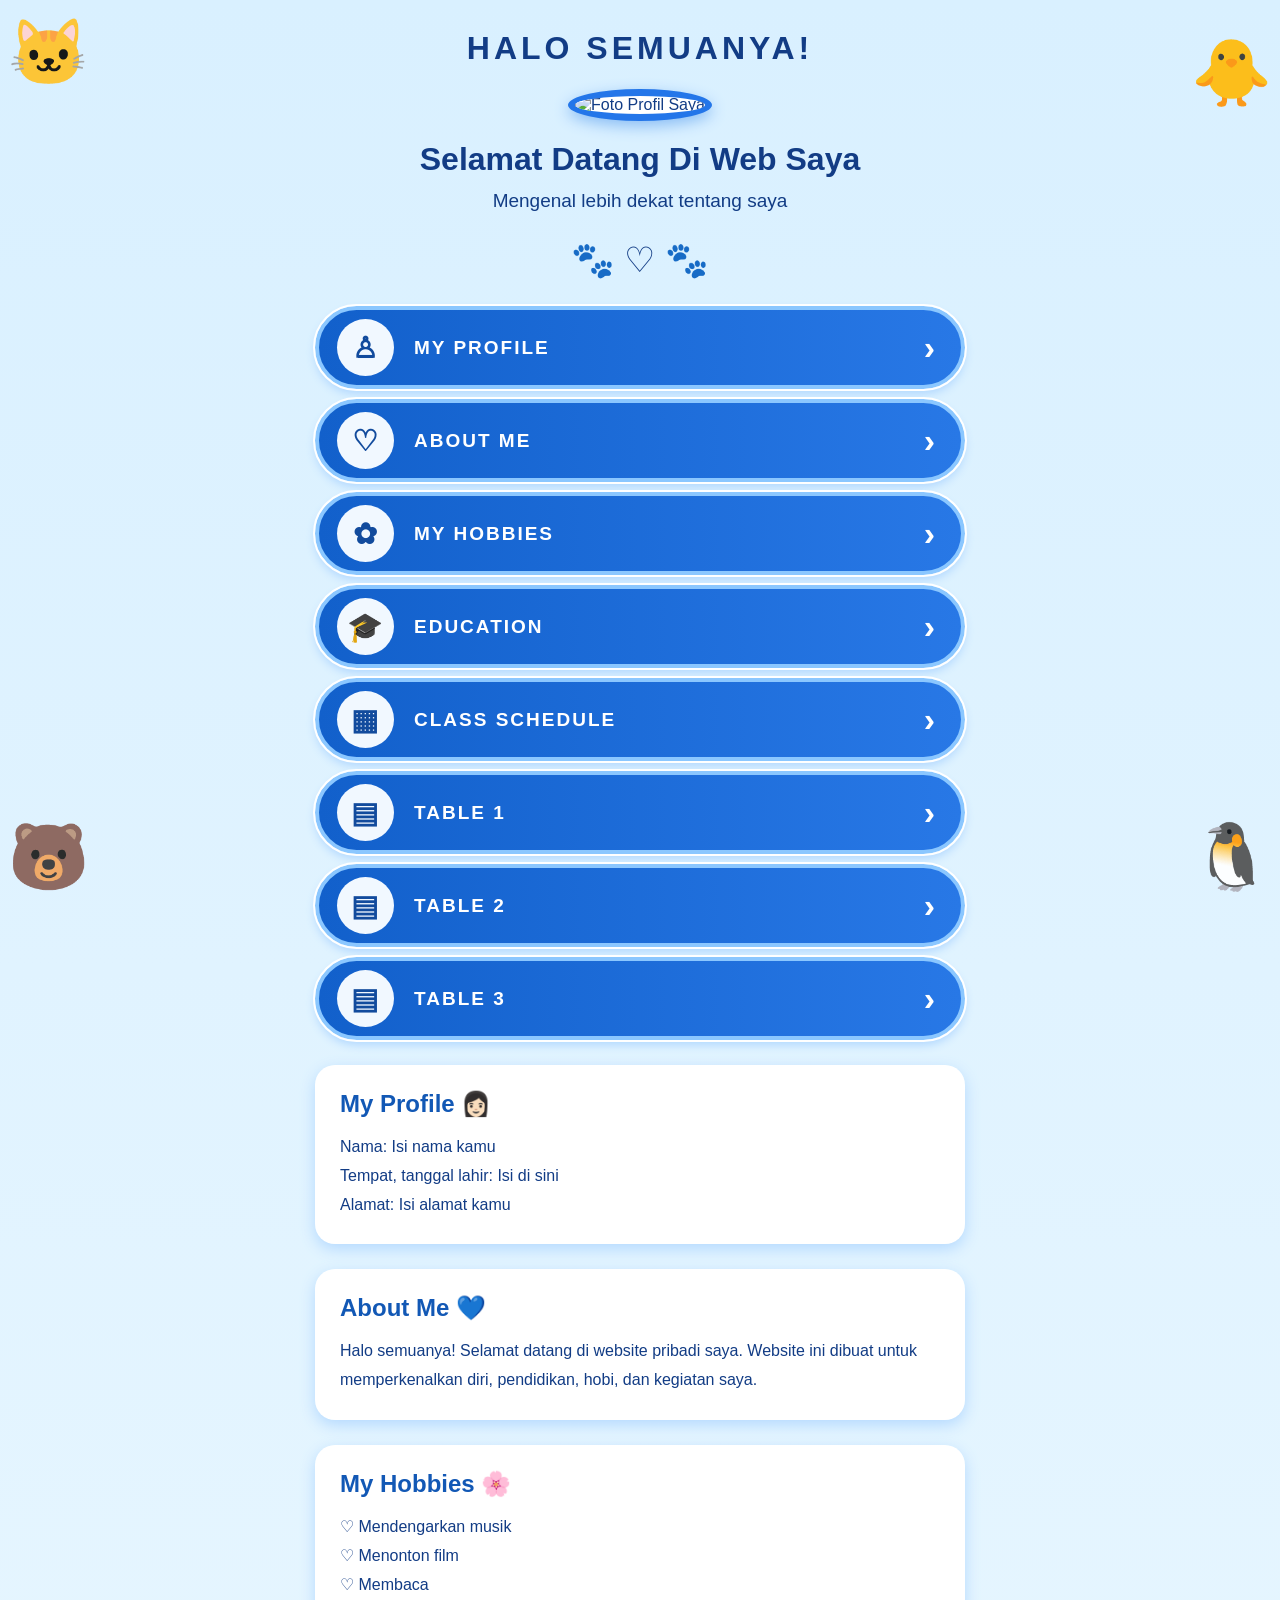
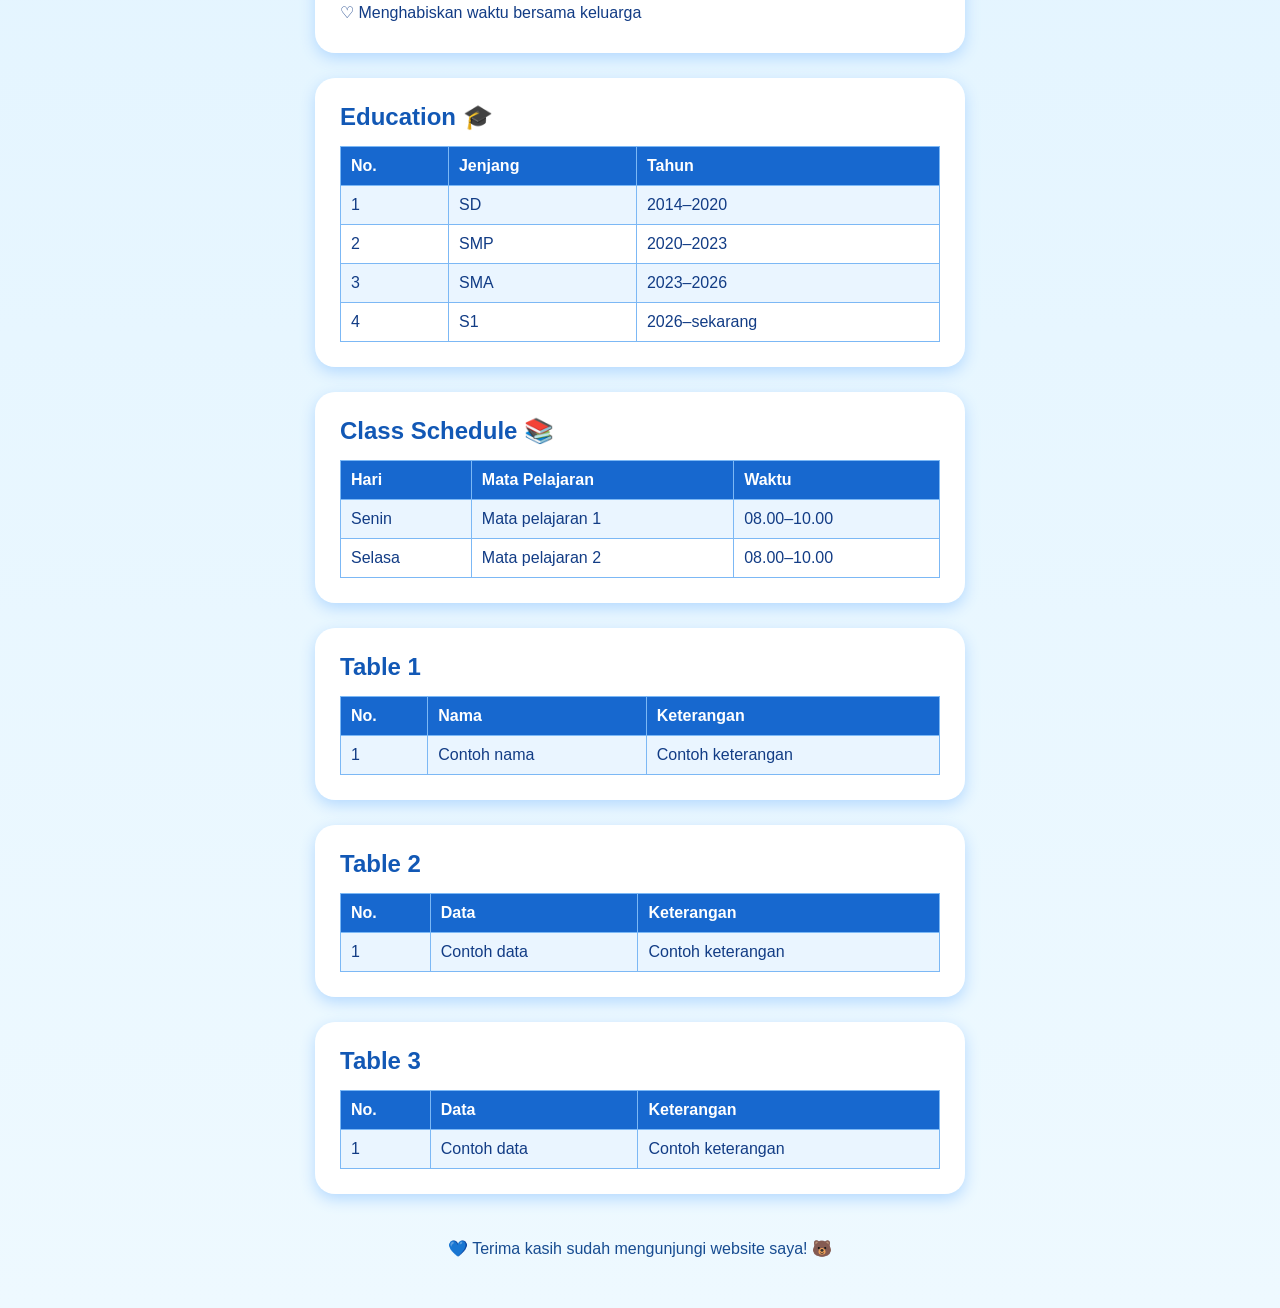
==== index.html @ 9c1f8a29 "update index.html" ====
<!DOCTYPE html>
<html lang="id">
<head>
    <meta charset="UTF-8">
    <meta name="viewport" content="width=device-width, initial-scale=1.0">
    <title>Website Profil Saya</title>

    <style>
        * {
            margin: 0;
            padding: 0;
            box-sizing: border-box;
        }

        html {
            scroll-behavior: smooth;
        }

        body {
            font-family: Arial, sans-serif;
            background: linear-gradient(180deg, #d9f0ff, #eef9ff);
            color: #123c85;
            min-height: 100vh;
            overflow-x: hidden;
        }

        .container {
            width: 100%;
            max-width: 900px;
            margin: auto;
            padding: 30px 20px;
            text-align: center;
            position: relative;
        }

        .greeting {
            font-size: 32px;
            letter-spacing: 4px;
            margin-bottom: 22px;
            font-weight: bold;
        }

        .profile-photo {
            width: 175px;
            height: 175px;
            object-fit: cover;
            object-position: center;
            border-radius: 50%;
            border: 7px solid #2476e9;
            background: white;
            box-shadow: 0 5px 15px #8abdf5;
        }

        h1 {
            font-size: 32px;
            margin-top: 20px;
            margin-bottom: 12px;
        }

        .subtitle {
            font-size: 19px;
            margin-bottom: 28px;
        }

        .decoration {
            font-size: 35px;
            margin: 10px;
        }

        .menu {
            max-width: 650px;
            margin: 25px auto;
        }

        .menu a {
            display: flex;
            align-items: center;
            gap: 20px;
            text-decoration: none;
            color: white;
            background: linear-gradient(90deg, #1260cb, #2878e6);
            margin: 10px 0;
            padding: 9px 18px;
            min-height: 76px;
            border: 4px solid #8bc7ff;
            outline: 2px solid white;
            border-radius: 50px;
            box-shadow: 0 5px 10px #b0d7ff;
            font-size: 19px;
            font-weight: bold;
            letter-spacing: 2px;
            transition: 0.3s;
        }

        .menu a:hover {
            transform: scale(1.03);
            background: #064ba8;
        }

        .menu-icon {
            display: flex;
            align-items: center;
            justify-content: center;
            flex-shrink: 0;
            width: 57px;
            height: 57px;
            border-radius: 50%;
            color: #124b9d;
            background: #f1f8ff;
            font-size: 29px;
        }

        .menu-text {
            flex: 1;
            text-align: left;
        }

        .arrow {
            font-size: 34px;
            margin-right: 6px;
        }

        .animals {
            position: fixed;
            font-size: 65px;
            z-index: -1;
            opacity: 0.9;
            pointer-events: none;
        }

        .animal-one {
            top: 15px;
            left: 8px;
        }

        .animal-two {
            top: 35px;
            right: 8px;
        }

        .animal-three {
            bottom: 5px;
            left: 8px;
        }

        .animal-four {
            bottom: 5px;
            right: 8px;
        }

        .content-section {
            background: white;
            padding: 25px;
            margin: 25px auto;
            max-width: 650px;
            border-radius: 20px;
            box-shadow: 0 5px 15px #b4d9ff;
            text-align: left;
            scroll-margin-top: 20px;
        }

        .content-section h2 {
            margin-bottom: 15px;
            color: #1258b5;
        }

        .content-section p {
            line-height: 1.8;
        }

        table {
            width: 100%;
            border-collapse: collapse;
            margin-top: 12px;
            background: white;
        }

        th, td {
            border: 1px solid #7cb8f5;
            padding: 10px;
            text-align: left;
        }

        th {
            background: #1768cf;
            color: white;
        }

        tr:nth-child(even) {
            background: #eaf5ff;
        }

        footer {
            padding: 20px;
            color: #174c91;
        }

        @media (max-width: 480px) {
            .container {
                padding: 25px 15px;
            }

            .greeting {
                font-size: 24px;
                letter-spacing: 2px;
            }

            .profile-photo {
                width: 150px;
                height: 150px;
            }

            h1 {
                font-size: 25px;
            }

            .subtitle {
                font-size: 16px;
            }

            .menu a {
                min-height: 65px;
                gap: 12px;
                padding: 7px 12px;
                font-size: 14px;
            }

            .menu-icon {
                width: 48px;
                height: 48px;
                font-size: 24px;
            }

            .arrow {
                font-size: 27px;
            }

            .animals {
                font-size: 40px;
            }

            .content-section {
                padding: 16px;
                overflow-x: auto;
            }
        }
    </style>
</head>

<body>

    <!-- Hiasan hewan lucu -->
    <div class="animals animal-one">🐱</div>
    <div class="animals animal-two">🐥</div>
    <div class="animals animal-three">🐻</div>
    <div class="animals animal-four">🐧</div>

    <div class="container">

        <div class="greeting">HALO SEMUANYA!</div>

        <!-- Foto diganti dengan foto kamu -->
        <img
            src="1000012196.jpg"
            alt="Foto Profil Saya"
            class="profile-photo"
        >

        <h1>Selamat Datang Di Web Saya</h1>

        <p class="subtitle">
            Mengenal lebih dekat tentang saya
        </p>

        <div class="decoration">🐾 ♡ 🐾</div>

        <!-- Menu utama -->
        <nav class="menu">

            <a href="#profile">
                <span class="menu-icon">♙</span>
                <span class="menu-text">MY PROFILE</span>
                <span class="arrow">›</span>
            </a>

            <a href="#about">
                <span class="menu-icon">♡</span>
                <span class="menu-text">ABOUT ME</span>
                <span class="arrow">›</span>
            </a>

            <a href="#hobbies">
                <span class="menu-icon">✿</span>
                <span class="menu-text">MY HOBBIES</span>
                <span class="arrow">›</span>
            </a>

            <a href="#education">
                <span class="menu-icon">🎓</span>
                <span class="menu-text">EDUCATION</span>
                <span class="arrow">›</span>
            </a>

            <a href="#schedule">
                <span class="menu-icon">▦</span>
                <span class="menu-text">CLASS SCHEDULE</span>
                <span class="arrow">›</span>
            </a>

            <a href="#table1">
                <span class="menu-icon">▤</span>
                <span class="menu-text">TABLE 1</span>
                <span class="arrow">›</span>
            </a>

            <a href="#table2">
                <span class="menu-icon">▤</span>
                <span class="menu-text">TABLE 2</span>
                <span class="arrow">›</span>
            </a>

            <a href="#table3">
                <span class="menu-icon">▤</span>
                <span class="menu-text">TABLE 3</span>
                <span class="arrow">›</span>
            </a>

        </nav>

        <!-- Bagian profil -->
        <section class="content-section" id="profile">
            <h2>My Profile 👩🏻</h2>
            <p>Nama: Isi nama kamu</p>
            <p>Tempat, tanggal lahir: Isi di sini</p>
            <p>Alamat: Isi alamat kamu</p>
        </section>

        <!-- Tentang saya -->
        <section class="content-section" id="about">
            <h2>About Me 💙</h2>
            <p>
                Halo semuanya! Selamat datang di website pribadi saya.
                Website ini dibuat untuk memperkenalkan diri,
                pendidikan, hobi, dan kegiatan saya.
            </p>
        </section>

        <!-- Hobi -->
        <section class="content-section" id="hobbies">
            <h2>My Hobbies 🌸</h2>
            <p>♡ Mendengarkan musik</p>
            <p>♡ Menonton film</p>
            <p>♡ Membaca</p>
            <p>♡ Menghabiskan waktu bersama keluarga</p>
        </section>

        <!-- Pendidikan -->
        <section class="content-section" id="education">
            <h2>Education 🎓</h2>
            <table>
                <tr>
                    <th>No.</th>
                    <th>Jenjang</th>
                    <th>Tahun</th>
                </tr>
                <tr>
                    <td>1</td>
                    <td>SD</td>
                    <td>2014–2020</td>
                </tr>
                <tr>
                    <td>2</td>
                    <td>SMP</td>
                    <td>2020–2023</td>
                </tr>
                <tr>
                    <td>3</td>
                    <td>SMA</td>
                    <td>2023–2026</td>
                </tr>
                <tr>
                    <td>4</td>
                    <td>S1</td>
                    <td>2026–sekarang</td>
                </tr>
            </table>
        </section>

        <!-- Jadwal kelas -->
        <section class="content-section" id="schedule">
            <h2>Class Schedule 📚</h2>
            <table>
                <tr>
                    <th>Hari</th>
                    <th>Mata Pelajaran</th>
                    <th>Waktu</th>
                </tr>
                <tr>
                    <td>Senin</td>
                    <td>Mata pelajaran 1</td>
                    <td>08.00–10.00</td>
                </tr>
                <tr>
                    <td>Selasa</td>
                    <td>Mata pelajaran 2</td>
                    <td>08.00–10.00</td>
                </tr>
            </table>
        </section>

        <!-- Tabel 1 -->
        <section class="content-section" id="table1">
            <h2>Table 1</h2>
            <table>
                <tr>
                    <th>No.</th>
                    <th>Nama</th>
                    <th>Keterangan</th>
                </tr>
                <tr>
                    <td>1</td>
                    <td>Contoh nama</td>
                    <td>Contoh keterangan</td>
                </tr>
            </table>
        </section>

        <!-- Tabel 2 -->
        <section class="content-section" id="table2">
            <h2>Table 2</h2>
            <table>
                <tr>
                    <th>No.</th>
                    <th>Data</th>
                    <th>Keterangan</th>
                </tr>
                <tr>
                    <td>1</td>
                    <td>Contoh data</td>
                    <td>Contoh keterangan</td>
                </tr>
            </table>
        </section>

        <!-- Tabel 3 -->
        <section class="content-section" id="table3">
            <h2>Table 3</h2>
            <table>
                <tr>
                    <th>No.</th>
                    <th>Data</th>
                    <th>Keterangan</th>
                </tr>
                <tr>
                    <td>1</td>
                    <td>Contoh data</td>
                    <td>Contoh keterangan</td>
                </tr>
            </table>
        </section>

        <footer>
            💙 Terima kasih sudah mengunjungi website saya! 🐻
        </footer>

    </div>

</body>
</html>
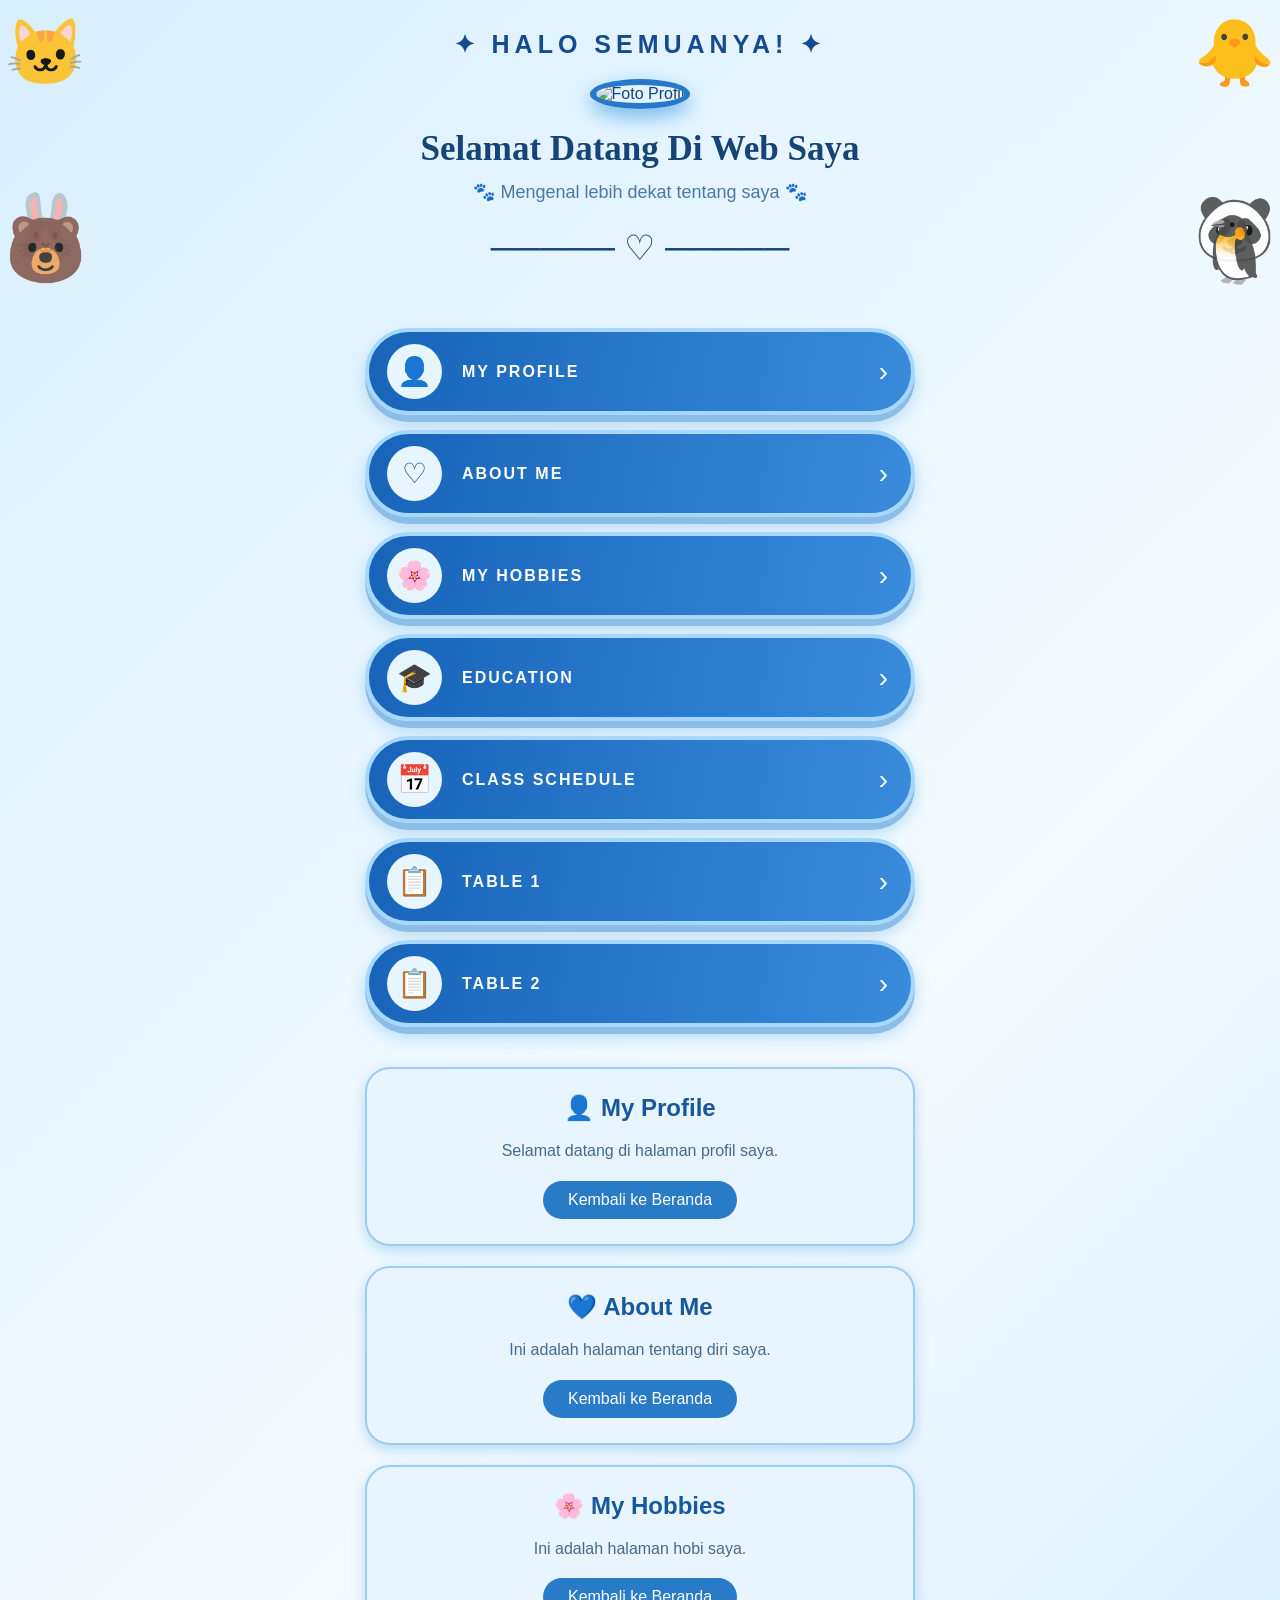
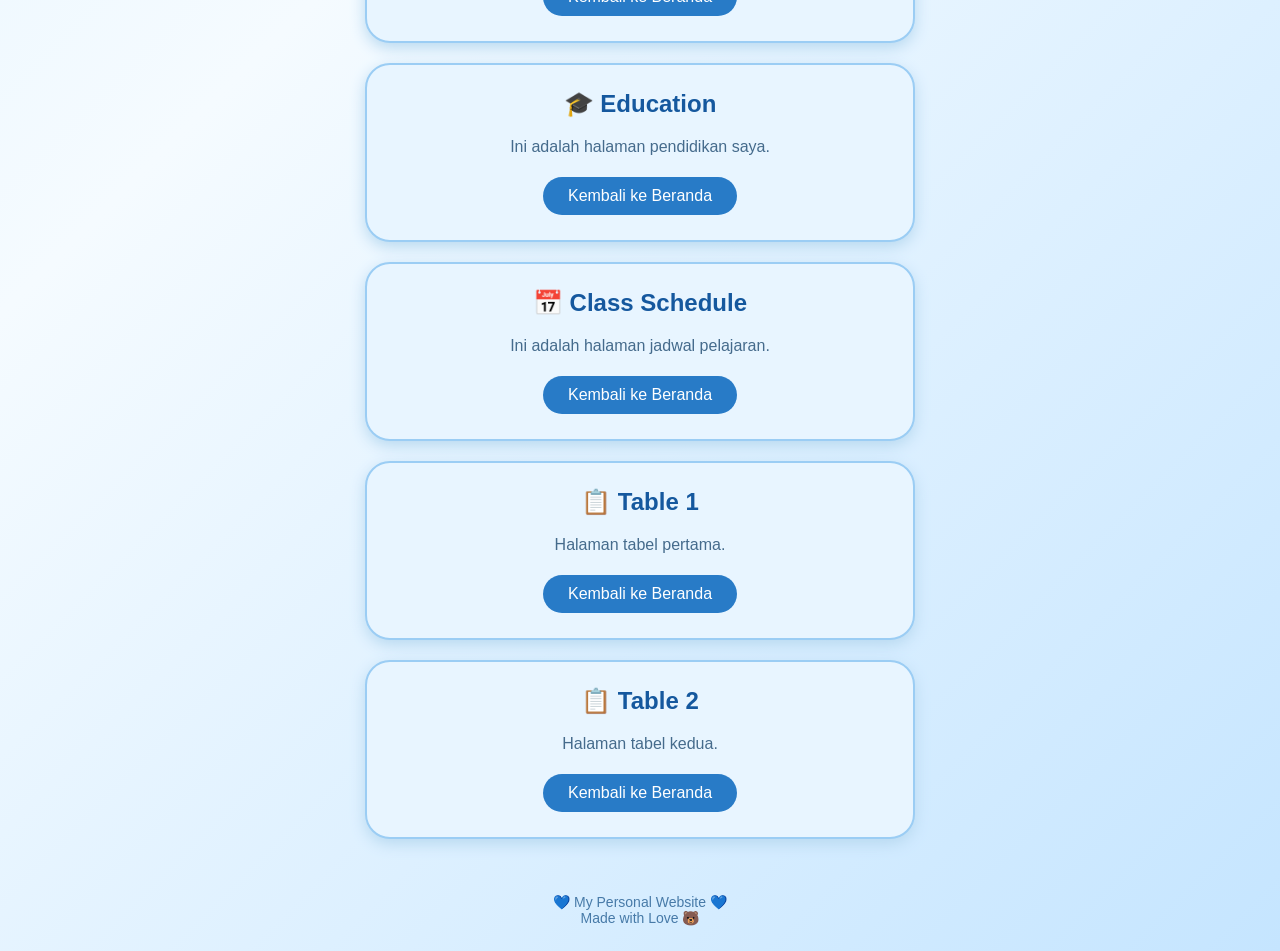
==== commit fa3ad647: "update index.html" ====
--- a/index.html
+++ b/index.html
@@ -1,469 +1,339 @@
+
 <!DOCTYPE html>
 <html lang="id">
 <head>
-    <meta charset="UTF-8">
-    <meta name="viewport" content="width=device-width, initial-scale=1.0">
-    <title>Website Profil Saya</title>
-
-    <style>
-        * {
-            margin: 0;
-            padding: 0;
-            box-sizing: border-box;
-        }
-
-        html {
-            scroll-behavior: smooth;
-        }
-
-        body {
-            font-family: Arial, sans-serif;
-            background: linear-gradient(180deg, #d9f0ff, #eef9ff);
-            color: #123c85;
-            min-height: 100vh;
-            overflow-x: hidden;
-        }
-
-        .container {
-            width: 100%;
-            max-width: 900px;
-            margin: auto;
-            padding: 30px 20px;
-            text-align: center;
-            position: relative;
-        }
-
-        .greeting {
-            font-size: 32px;
-            letter-spacing: 4px;
-            margin-bottom: 22px;
-            font-weight: bold;
-        }
-
-        .profile-photo {
-            width: 175px;
-            height: 175px;
-            object-fit: cover;
-            object-position: center;
-            border-radius: 50%;
-            border: 7px solid #2476e9;
-            background: white;
-            box-shadow: 0 5px 15px #8abdf5;
-        }
-
-        h1 {
-            font-size: 32px;
-            margin-top: 20px;
-            margin-bottom: 12px;
-        }
-
-        .subtitle {
-            font-size: 19px;
-            margin-bottom: 28px;
-        }
-
-        .decoration {
-            font-size: 35px;
-            margin: 10px;
-        }
-
-        .menu {
-            max-width: 650px;
-            margin: 25px auto;
-        }
-
-        .menu a {
-            display: flex;
-            align-items: center;
-            gap: 20px;
-            text-decoration: none;
-            color: white;
-            background: linear-gradient(90deg, #1260cb, #2878e6);
-            margin: 10px 0;
-            padding: 9px 18px;
-            min-height: 76px;
-            border: 4px solid #8bc7ff;
-            outline: 2px solid white;
-            border-radius: 50px;
-            box-shadow: 0 5px 10px #b0d7ff;
-            font-size: 19px;
-            font-weight: bold;
-            letter-spacing: 2px;
-            transition: 0.3s;
-        }
-
-        .menu a:hover {
-            transform: scale(1.03);
-            background: #064ba8;
-        }
-
-        .menu-icon {
-            display: flex;
-            align-items: center;
-            justify-content: center;
-            flex-shrink: 0;
-            width: 57px;
-            height: 57px;
-            border-radius: 50%;
-            color: #124b9d;
-            background: #f1f8ff;
-            font-size: 29px;
-        }
-
-        .menu-text {
-            flex: 1;
-            text-align: left;
-        }
-
-        .arrow {
-            font-size: 34px;
-            margin-right: 6px;
-        }
-
-        .animals {
-            position: fixed;
-            font-size: 65px;
-            z-index: -1;
-            opacity: 0.9;
-            pointer-events: none;
-        }
-
-        .animal-one {
-            top: 15px;
-            left: 8px;
-        }
-
-        .animal-two {
-            top: 35px;
-            right: 8px;
-        }
-
-        .animal-three {
-            bottom: 5px;
-            left: 8px;
-        }
-
-        .animal-four {
-            bottom: 5px;
-            right: 8px;
-        }
-
-        .content-section {
-            background: white;
-            padding: 25px;
-            margin: 25px auto;
-            max-width: 650px;
-            border-radius: 20px;
-            box-shadow: 0 5px 15px #b4d9ff;
-            text-align: left;
-            scroll-margin-top: 20px;
-        }
-
-        .content-section h2 {
-            margin-bottom: 15px;
-            color: #1258b5;
-        }
-
-        .content-section p {
-            line-height: 1.8;
-        }
-
-        table {
-            width: 100%;
-            border-collapse: collapse;
-            margin-top: 12px;
-            background: white;
-        }
-
-        th, td {
-            border: 1px solid #7cb8f5;
-            padding: 10px;
-            text-align: left;
-        }
-
-        th {
-            background: #1768cf;
-            color: white;
-        }
-
-        tr:nth-child(even) {
-            background: #eaf5ff;
-        }
-
-        footer {
-            padding: 20px;
-            color: #174c91;
-        }
-
-        @media (max-width: 480px) {
-            .container {
-                padding: 25px 15px;
-            }
-
-            .greeting {
-                font-size: 24px;
-                letter-spacing: 2px;
-            }
-
-            .profile-photo {
-                width: 150px;
-                height: 150px;
-            }
-
-            h1 {
-                font-size: 25px;
-            }
-
-            .subtitle {
-                font-size: 16px;
-            }
-
-            .menu a {
-                min-height: 65px;
-                gap: 12px;
-                padding: 7px 12px;
-                font-size: 14px;
-            }
-
-            .menu-icon {
-                width: 48px;
-                height: 48px;
-                font-size: 24px;
-            }
-
-            .arrow {
-                font-size: 27px;
-            }
-
-            .animals {
-                font-size: 40px;
-            }
-
-            .content-section {
-                padding: 16px;
-                overflow-x: auto;
-            }
-        }
-    </style>
+<meta charset="UTF-8">
+<meta name="viewport" content="width=device-width, initial-scale=1.0">
+<title>My Personal Website</title>
+
+<style>
+* {
+    margin: 0;
+    padding: 0;
+    box-sizing: border-box;
+}
+
+body {
+    font-family: Arial, sans-serif;
+    background: linear-gradient(135deg, #d8efff, #f5fbff, #c5e5ff);
+    color: #164477;
+    min-height: 100vh;
+    overflow-x: hidden;
+}
+
+/* HEADER */
+header {
+    text-align: center;
+    padding: 30px 15px 15px;
+    position: relative;
+}
+
+.hello {
+    font-size: 25px;
+    letter-spacing: 5px;
+    font-weight: bold;
+    color: #164b91;
+    margin-bottom: 20px;
+}
+
+.profile-photo {
+    width: 155px;
+    height: 155px;
+    border-radius: 50%;
+    border: 6px solid #2878c9;
+    object-fit: cover;
+    box-shadow: 0 8px 20px #75b9ed;
+}
+
+h1 {
+    font-family: Georgia, serif;
+    font-size: 35px;
+    margin-top: 20px;
+    color: #164477;
+}
+
+.subtitle {
+    font-size: 18px;
+    color: #477aa8;
+    margin-top: 12px;
+}
+
+.decoration {
+    margin: 25px 0;
+    font-size: 35px;
+}
+
+/* HEWAN LUCU */
+.animal {
+    position: absolute;
+    font-size: 65px;
+    opacity: 0.9;
+    z-index: -1;
+}
+
+.cat {
+    top: 15px;
+    left: 5px;
+}
+
+.bunny {
+    top: 190px;
+    left: 5px;
+}
+
+.panda {
+    top: 190px;
+    right: 5px;
+}
+
+.chick {
+    top: 15px;
+    right: 5px;
+}
+
+.bear {
+    bottom: 20px;
+    left: 5px;
+}
+
+.penguin {
+    bottom: 20px;
+    right: 5px;
+}
+
+/* MENU */
+.menu {
+    width: 90%;
+    max-width: 550px;
+    margin: 20px auto 40px;
+}
+
+.menu a {
+    display: flex;
+    align-items: center;
+    text-decoration: none;
+    color: white;
+    background: linear-gradient(100deg, #1764b9, #398bdc);
+    border: 4px solid #a6d8ff;
+    border-radius: 60px;
+    padding: 12px 18px;
+    margin-bottom: 15px;
+    min-height: 82px;
+    box-shadow: 0 7px 0 #8bbde7,
+                0 10px 18px #b4d9f3;
+    transition: 0.3s;
+}
+
+.menu a:active {
+    transform: scale(0.96);
+}
+
+.menu a:hover {
+    background: linear-gradient(100deg, #398bdc, #1254a5);
+}
+
+.icon {
+    width: 55px;
+    height: 55px;
+    border-radius: 50%;
+    background: #e7f5ff;
+    color: #17569c;
+    display: flex;
+    justify-content: center;
+    align-items: center;
+    font-size: 28px;
+    flex-shrink: 0;
+}
+
+.menu-text {
+    flex: 1;
+    margin-left: 20px;
+    font-size: 16px;
+    font-weight: bold;
+    letter-spacing: 2px;
+}
+
+.arrow {
+    font-size: 28px;
+    margin-right: 5px;
+}
+
+/* HALAMAN KONTEN */
+.content {
+    width: 90%;
+    max-width: 550px;
+    margin: 30px auto;
+}
+
+.page {
+    background: #e8f5ff;
+    border: 2px solid #9bcdf4;
+    border-radius: 25px;
+    padding: 25px;
+    margin-bottom: 20px;
+    text-align: center;
+    box-shadow: 0 5px 15px #b8d9f0;
+}
+
+.page h2 {
+    color: #15589e;
+    margin-bottom: 15px;
+}
+
+.page p {
+    color: #456b8c;
+    line-height: 1.8;
+}
+
+.back {
+    display: inline-block;
+    margin-top: 15px;
+    padding: 10px 25px;
+    border-radius: 30px;
+    background: #287bc7;
+    color: white;
+    text-decoration: none;
+}
+
+footer {
+    text-align: center;
+    padding: 25px;
+    color: #477aa8;
+    font-size: 14px;
+}
+</style>
 </head>
 
 <body>
 
-    <!-- Hiasan hewan lucu -->
-    <div class="animals animal-one">🐱</div>
-    <div class="animals animal-two">🐥</div>
-    <div class="animals animal-three">🐻</div>
-    <div class="animals animal-four">🐧</div>
-
-    <div class="container">
-
-        <div class="greeting">HALO SEMUANYA!</div>
-
-        <!-- Foto diganti dengan foto kamu -->
-        <img
-            src="1000012196.jpg"
-            alt="Foto Profil Saya"
-            class="profile-photo"
-        >
-
-        <h1>Selamat Datang Di Web Saya</h1>
-
-        <p class="subtitle">
-            Mengenal lebih dekat tentang saya
-        </p>
-
-        <div class="decoration">🐾 ♡ 🐾</div>
-
-        <!-- Menu utama -->
-        <nav class="menu">
-
-            <a href="#profile">
-                <span class="menu-icon">♙</span>
-                <span class="menu-text">MY PROFILE</span>
-                <span class="arrow">›</span>
-            </a>
-
-            <a href="#about">
-                <span class="menu-icon">♡</span>
-                <span class="menu-text">ABOUT ME</span>
-                <span class="arrow">›</span>
-            </a>
-
-            <a href="#hobbies">
-                <span class="menu-icon">✿</span>
-                <span class="menu-text">MY HOBBIES</span>
-                <span class="arrow">›</span>
-            </a>
-
-            <a href="#education">
-                <span class="menu-icon">🎓</span>
-                <span class="menu-text">EDUCATION</span>
-                <span class="arrow">›</span>
-            </a>
-
-            <a href="#schedule">
-                <span class="menu-icon">▦</span>
-                <span class="menu-text">CLASS SCHEDULE</span>
-                <span class="arrow">›</span>
-            </a>
-
-            <a href="#table1">
-                <span class="menu-icon">▤</span>
-                <span class="menu-text">TABLE 1</span>
-                <span class="arrow">›</span>
-            </a>
-
-            <a href="#table2">
-                <span class="menu-icon">▤</span>
-                <span class="menu-text">TABLE 2</span>
-                <span class="arrow">›</span>
-            </a>
-
-            <a href="#table3">
-                <span class="menu-icon">▤</span>
-                <span class="menu-text">TABLE 3</span>
-                <span class="arrow">›</span>
-            </a>
-
-        </nav>
-
-        <!-- Bagian profil -->
-        <section class="content-section" id="profile">
-            <h2>My Profile 👩🏻</h2>
-            <p>Nama: Isi nama kamu</p>
-            <p>Tempat, tanggal lahir: Isi di sini</p>
-            <p>Alamat: Isi alamat kamu</p>
-        </section>
-
-        <!-- Tentang saya -->
-        <section class="content-section" id="about">
-            <h2>About Me 💙</h2>
-            <p>
-                Halo semuanya! Selamat datang di website pribadi saya.
-                Website ini dibuat untuk memperkenalkan diri,
-                pendidikan, hobi, dan kegiatan saya.
-            </p>
-        </section>
-
-        <!-- Hobi -->
-        <section class="content-section" id="hobbies">
-            <h2>My Hobbies 🌸</h2>
-            <p>♡ Mendengarkan musik</p>
-            <p>♡ Menonton film</p>
-            <p>♡ Membaca</p>
-            <p>♡ Menghabiskan waktu bersama keluarga</p>
-        </section>
-
-        <!-- Pendidikan -->
-        <section class="content-section" id="education">
-            <h2>Education 🎓</h2>
-            <table>
-                <tr>
-                    <th>No.</th>
-                    <th>Jenjang</th>
-                    <th>Tahun</th>
-                </tr>
-                <tr>
-                    <td>1</td>
-                    <td>SD</td>
-                    <td>2014–2020</td>
-                </tr>
-                <tr>
-                    <td>2</td>
-                    <td>SMP</td>
-                    <td>2020–2023</td>
-                </tr>
-                <tr>
-                    <td>3</td>
-                    <td>SMA</td>
-                    <td>2023–2026</td>
-                </tr>
-                <tr>
-                    <td>4</td>
-                    <td>S1</td>
-                    <td>2026–sekarang</td>
-                </tr>
-            </table>
-        </section>
-
-        <!-- Jadwal kelas -->
-        <section class="content-section" id="schedule">
-            <h2>Class Schedule 📚</h2>
-            <table>
-                <tr>
-                    <th>Hari</th>
-                    <th>Mata Pelajaran</th>
-                    <th>Waktu</th>
-                </tr>
-                <tr>
-                    <td>Senin</td>
-                    <td>Mata pelajaran 1</td>
-                    <td>08.00–10.00</td>
-                </tr>
-                <tr>
-                    <td>Selasa</td>
-                    <td>Mata pelajaran 2</td>
-                    <td>08.00–10.00</td>
-                </tr>
-            </table>
-        </section>
-
-        <!-- Tabel 1 -->
-        <section class="content-section" id="table1">
-            <h2>Table 1</h2>
-            <table>
-                <tr>
-                    <th>No.</th>
-                    <th>Nama</th>
-                    <th>Keterangan</th>
-                </tr>
-                <tr>
-                    <td>1</td>
-                    <td>Contoh nama</td>
-                    <td>Contoh keterangan</td>
-                </tr>
-            </table>
-        </section>
-
-        <!-- Tabel 2 -->
-        <section class="content-section" id="table2">
-            <h2>Table 2</h2>
-            <table>
-                <tr>
-                    <th>No.</th>
-                    <th>Data</th>
-                    <th>Keterangan</th>
-                </tr>
-                <tr>
-                    <td>1</td>
-                    <td>Contoh data</td>
-                    <td>Contoh keterangan</td>
-                </tr>
-            </table>
-        </section>
-
-        <!-- Tabel 3 -->
-        <section class="content-section" id="table3">
-            <h2>Table 3</h2>
-            <table>
-                <tr>
-                    <th>No.</th>
-                    <th>Data</th>
-                    <th>Keterangan</th>
-                </tr>
-                <tr>
-                    <td>1</td>
-                    <td>Contoh data</td>
-                    <td>Contoh keterangan</td>
-                </tr>
-            </table>
-        </section>
-
-        <footer>
-            💙 Terima kasih sudah mengunjungi website saya! 🐻
-        </footer>
-
+<header id="home">
+
+    <div class="animal cat">🐱</div>
+    <div class="animal bunny">🐰</div>
+    <div class="animal panda">🐼</div>
+    <div class="animal chick">🐥</div>
+    <div class="animal bear">🐻</div>
+    <div class="animal penguin">🐧</div>
+
+    <div class="hello">✦ HALO SEMUANYA! ✦</div>
+
+    <!-- Ganti foto.jpg dengan foto pribadi -->
+    <img src="foto.jpg" class="profile-photo"
+         alt="Foto Profil">
+
+    <h1>Selamat Datang Di Web Saya</h1>
+
+    <p class="subtitle">
+        🐾 Mengenal lebih dekat tentang saya 🐾
+    </p>
+
+    <div class="decoration">
+        ───── ♡ ─────
     </div>
+
+</header>
+
+<!-- NAVIGASI MENU -->
+<nav class="menu">
+
+    <a href="#profile">
+        <div class="icon">👤</div>
+        <div class="menu-text">MY PROFILE</div>
+        <div class="arrow">›</div>
+    </a>
+
+    <a href="#about">
+        <div class="icon">♡</div>
+        <div class="menu-text">ABOUT ME</div>
+        <div class="arrow">›</div>
+    </a>
+
+    <a href="#hobbies">
+        <div class="icon">🌸</div>
+        <div class="menu-text">MY HOBBIES</div>
+        <div class="arrow">›</div>
+    </a>
+
+    <a href="#education">
+        <div class="icon">🎓</div>
+        <div class="menu-text">EDUCATION</div>
+        <div class="arrow">›</div>
+    </a>
+
+    <a href="#schedule">
+        <div class="icon">📅</div>
+        <div class="menu-text">CLASS SCHEDULE</div>
+        <div class="arrow">›</div>
+    </a>
+
+    <a href="#table1">
+        <div class="icon">📋</div>
+        <div class="menu-text">TABLE 1</div>
+        <div class="arrow">›</div>
+    </a>
+
+    <a href="#table2">
+        <div class="icon">📋</div>
+        <div class="menu-text">TABLE 2</div>
+        <div class="arrow">›</div>
+    </a>
+
+</nav>
+
+<!-- HALAMAN TUJUAN NAVIGASI -->
+<main class="content">
+
+    <section class="page" id="profile">
+        <h2>👤 My Profile</h2>
+        <p>Selamat datang di halaman profil saya.</p>
+        <a href="#home" class="back">Kembali ke Beranda</a>
+    </section>
+
+    <section class="page" id="about">
+        <h2>💙 About Me</h2>
+        <p>Ini adalah halaman tentang diri saya.</p>
+        <a href="#home" class="back">Kembali ke Beranda</a>
+    </section>
+
+    <section class="page" id="hobbies">
+        <h2>🌸 My Hobbies</h2>
+        <p>Ini adalah halaman hobi saya.</p>
+        <a href="#home" class="back">Kembali ke Beranda</a>
+    </section>
+
+    <section class="page" id="education">
+        <h2>🎓 Education</h2>
+        <p>Ini adalah halaman pendidikan saya.</p>
+        <a href="#home" class="back">Kembali ke Beranda</a>
+    </section>
+
+    <section class="page" id="schedule">
+        <h2>📅 Class Schedule</h2>
+        <p>Ini adalah halaman jadwal pelajaran.</p>
+        <a href="#home" class="back">Kembali ke Beranda</a>
+    </section>
+
+    <section class="page" id="table1">
+        <h2>📋 Table 1</h2>
+        <p>Halaman tabel pertama.</p>
+        <a href="#home" class="back">Kembali ke Beranda</a>
+    </section>
+
+    <section class="page" id="table2">
+        <h2>📋 Table 2</h2>
+        <p>Halaman tabel kedua.</p>
+        <a href="#home" class="back">Kembali ke Beranda</a>
+    </section>
+
+</main>
+
+<footer>
+    💙 My Personal Website 💙
+    <br>
+    Made with Love 🐻
+</footer>
 
 </body>
 </html>
+
+
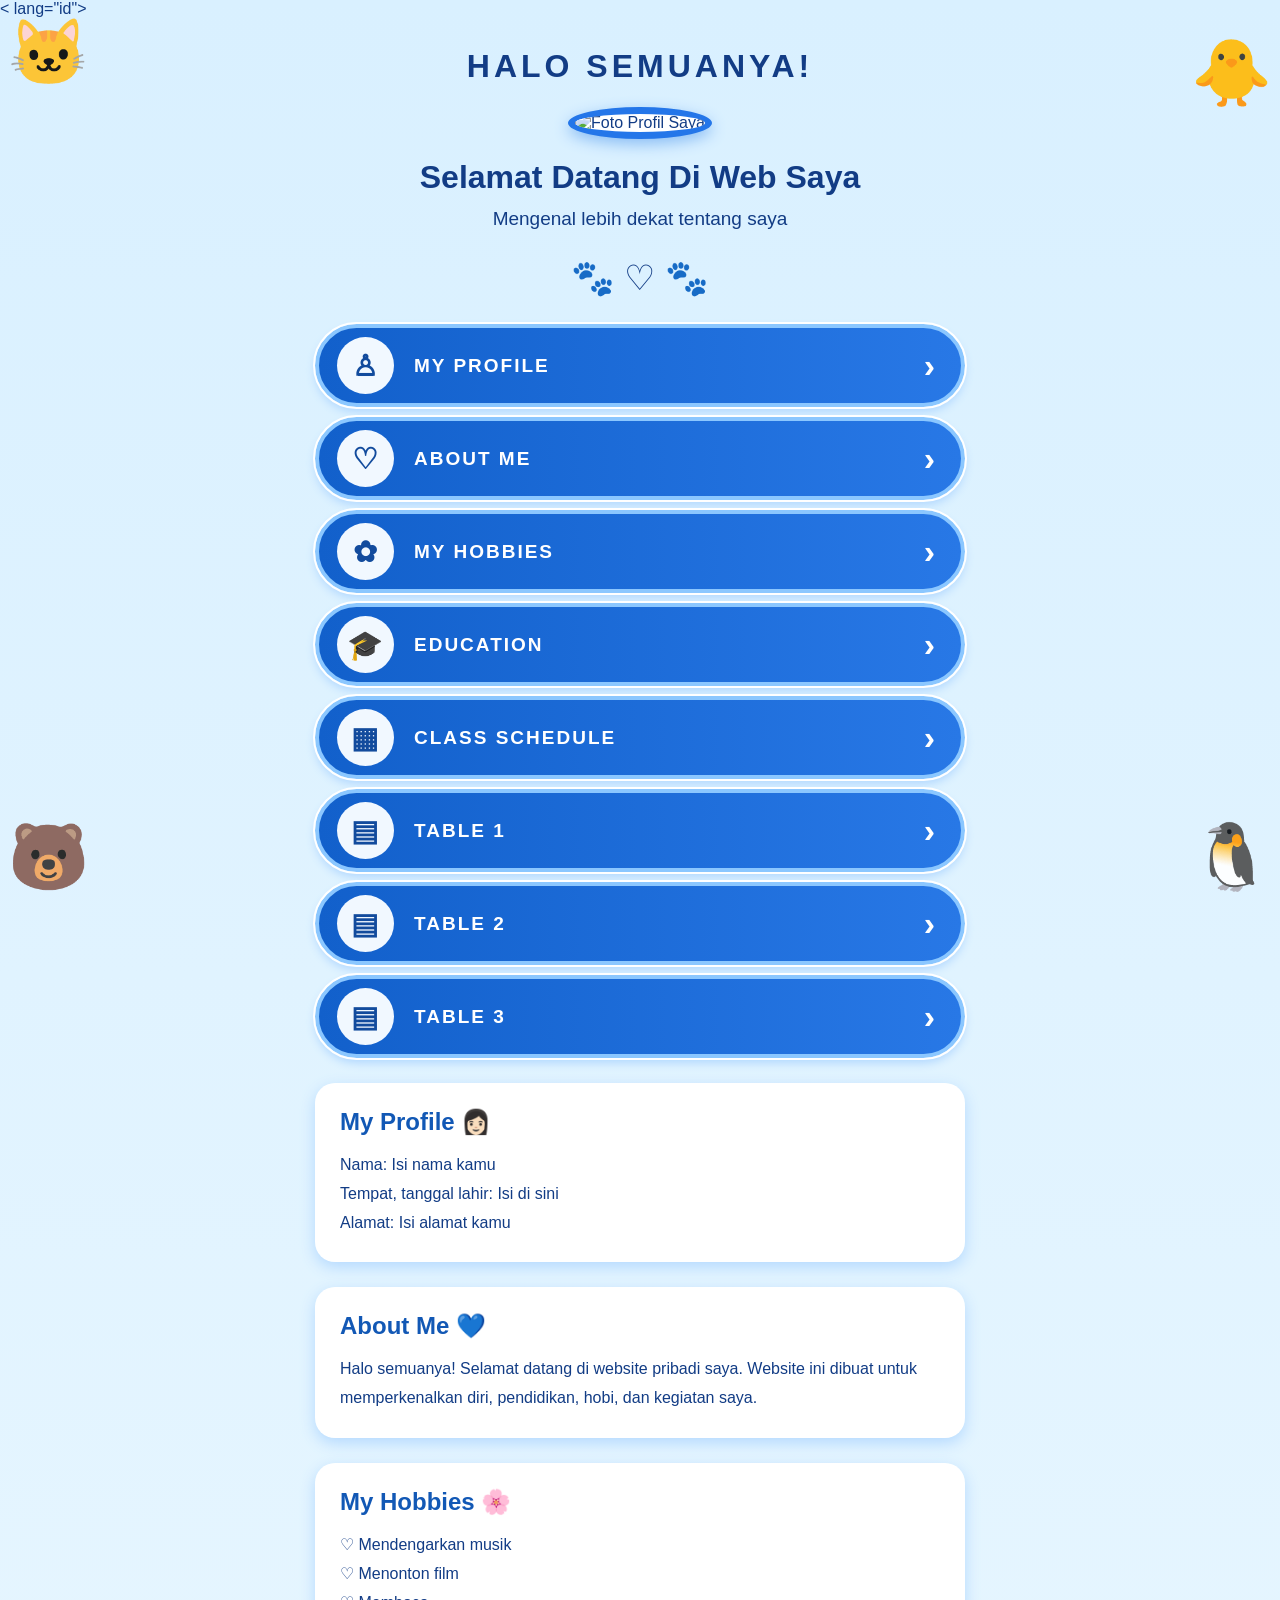
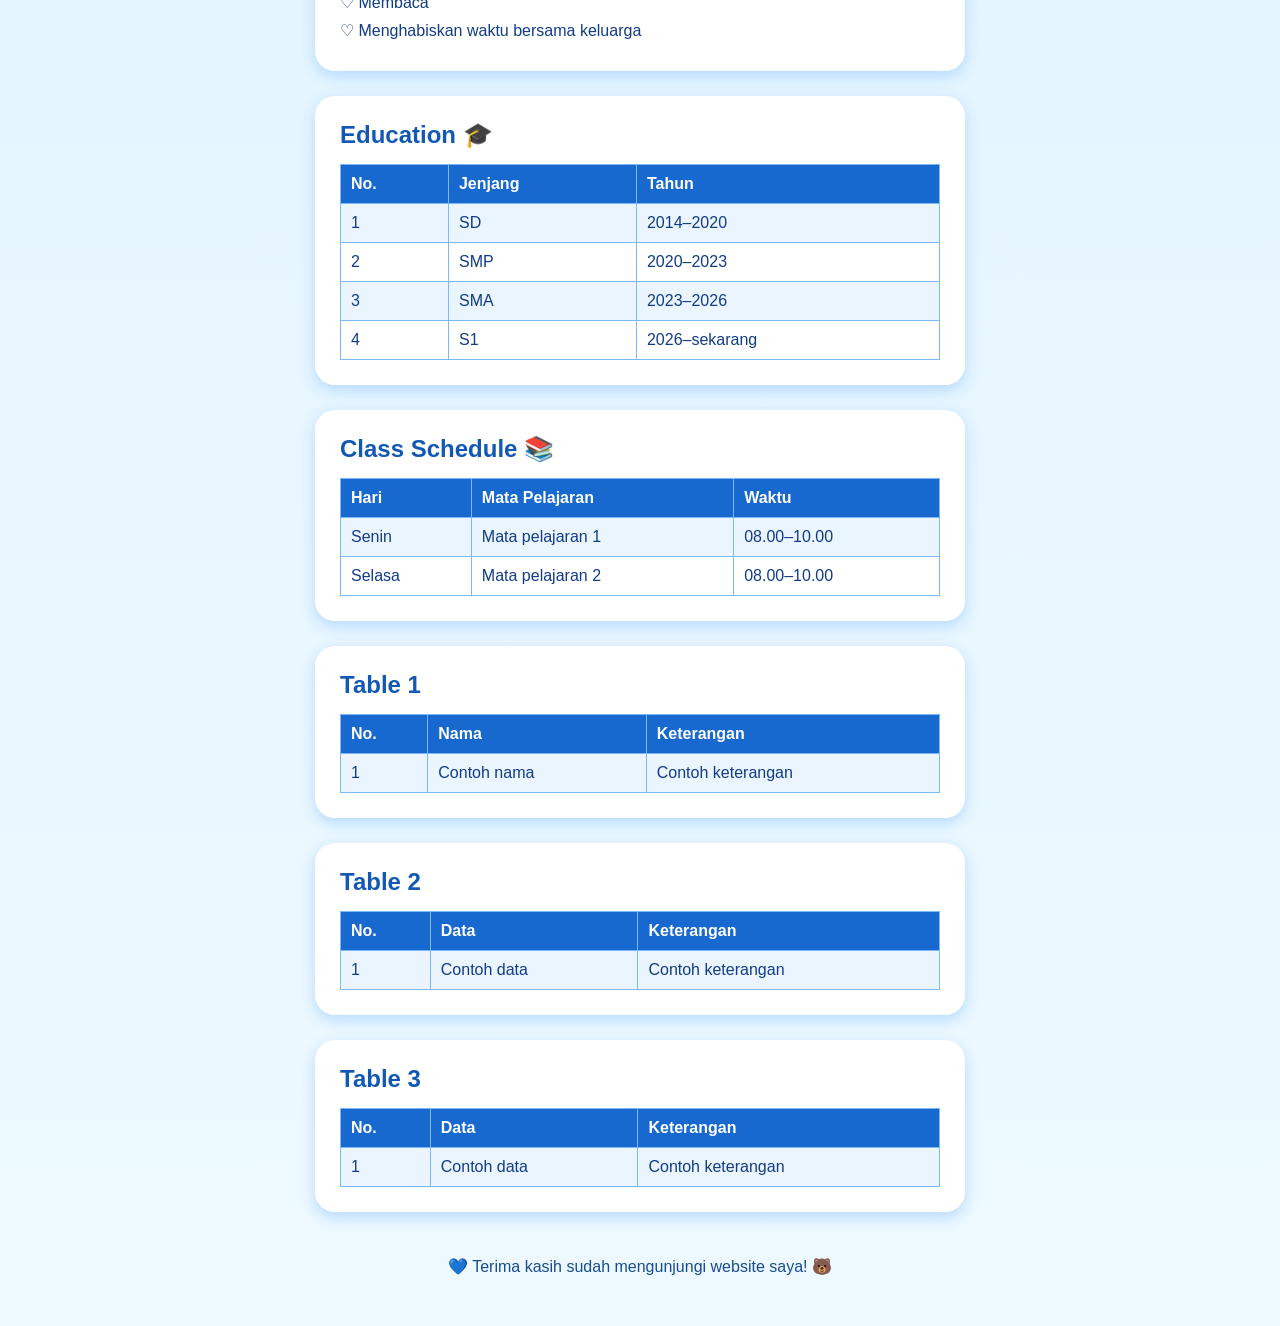
==== commit 5e45d3df: "update index.html" ====
--- a/index.html
+++ b/index.html
@@ -1,339 +1,469 @@
-
 <!DOCTYPE html>
-<html lang="id">
+< lang="id">
 <head>
-<meta charset="UTF-8">
-<meta name="viewport" content="width=device-width, initial-scale=1.0">
-<title>My Personal Website</title>
-
-<style>
-* {
-    margin: 0;
-    padding: 0;
-    box-sizing: border-box;
-}
-
-body {
-    font-family: Arial, sans-serif;
-    background: linear-gradient(135deg, #d8efff, #f5fbff, #c5e5ff);
-    color: #164477;
-    min-height: 100vh;
-    overflow-x: hidden;
-}
-
-/* HEADER */
-header {
-    text-align: center;
-    padding: 30px 15px 15px;
-    position: relative;
-}
-
-.hello {
-    font-size: 25px;
-    letter-spacing: 5px;
-    font-weight: bold;
-    color: #164b91;
-    margin-bottom: 20px;
-}
-
-.profile-photo {
-    width: 155px;
-    height: 155px;
-    border-radius: 50%;
-    border: 6px solid #2878c9;
-    object-fit: cover;
-    box-shadow: 0 8px 20px #75b9ed;
-}
-
-h1 {
-    font-family: Georgia, serif;
-    font-size: 35px;
-    margin-top: 20px;
-    color: #164477;
-}
-
-.subtitle {
-    font-size: 18px;
-    color: #477aa8;
-    margin-top: 12px;
-}
-
-.decoration {
-    margin: 25px 0;
-    font-size: 35px;
-}
-
-/* HEWAN LUCU */
-.animal {
-    position: absolute;
-    font-size: 65px;
-    opacity: 0.9;
-    z-index: -1;
-}
-
-.cat {
-    top: 15px;
-    left: 5px;
-}
-
-.bunny {
-    top: 190px;
-    left: 5px;
-}
-
-.panda {
-    top: 190px;
-    right: 5px;
-}
-
-.chick {
-    top: 15px;
-    right: 5px;
-}
-
-.bear {
-    bottom: 20px;
-    left: 5px;
-}
-
-.penguin {
-    bottom: 20px;
-    right: 5px;
-}
-
-/* MENU */
-.menu {
-    width: 90%;
-    max-width: 550px;
-    margin: 20px auto 40px;
-}
-
-.menu a {
-    display: flex;
-    align-items: center;
-    text-decoration: none;
-    color: white;
-    background: linear-gradient(100deg, #1764b9, #398bdc);
-    border: 4px solid #a6d8ff;
-    border-radius: 60px;
-    padding: 12px 18px;
-    margin-bottom: 15px;
-    min-height: 82px;
-    box-shadow: 0 7px 0 #8bbde7,
-                0 10px 18px #b4d9f3;
-    transition: 0.3s;
-}
-
-.menu a:active {
-    transform: scale(0.96);
-}
-
-.menu a:hover {
-    background: linear-gradient(100deg, #398bdc, #1254a5);
-}
-
-.icon {
-    width: 55px;
-    height: 55px;
-    border-radius: 50%;
-    background: #e7f5ff;
-    color: #17569c;
-    display: flex;
-    justify-content: center;
-    align-items: center;
-    font-size: 28px;
-    flex-shrink: 0;
-}
-
-.menu-text {
-    flex: 1;
-    margin-left: 20px;
-    font-size: 16px;
-    font-weight: bold;
-    letter-spacing: 2px;
-}
-
-.arrow {
-    font-size: 28px;
-    margin-right: 5px;
-}
-
-/* HALAMAN KONTEN */
-.content {
-    width: 90%;
-    max-width: 550px;
-    margin: 30px auto;
-}
-
-.page {
-    background: #e8f5ff;
-    border: 2px solid #9bcdf4;
-    border-radius: 25px;
-    padding: 25px;
-    margin-bottom: 20px;
-    text-align: center;
-    box-shadow: 0 5px 15px #b8d9f0;
-}
-
-.page h2 {
-    color: #15589e;
-    margin-bottom: 15px;
-}
-
-.page p {
-    color: #456b8c;
-    line-height: 1.8;
-}
-
-.back {
-    display: inline-block;
-    margin-top: 15px;
-    padding: 10px 25px;
-    border-radius: 30px;
-    background: #287bc7;
-    color: white;
-    text-decoration: none;
-}
-
-footer {
-    text-align: center;
-    padding: 25px;
-    color: #477aa8;
-    font-size: 14px;
-}
-</style>
+    <meta charset="UTF-8">
+    <meta name="viewport" content="width=device-width, initial-scale=1.0">
+    <title>Website Profil Saya</title>
+
+    <style>
+        * {
+            margin: 0;
+            padding: 0;
+            box-sizing: border-box;
+        }
+
+        html {
+            scroll-behavior: smooth;
+        }
+
+        body {
+            font-family: Arial, sans-serif;
+            background: linear-gradient(180deg, #d9f0ff, #eef9ff);
+            color: #123c85;
+            min-height: 100vh;
+            overflow-x: hidden;
+        }
+
+        .container {
+            width: 100%;
+            max-width: 900px;
+            margin: auto;
+            padding: 30px 20px;
+            text-align: center;
+            position: relative;
+        }
+
+        .greeting {
+            font-size: 32px;
+            letter-spacing: 4px;
+            margin-bottom: 22px;
+            font-weight: bold;
+        }
+
+        .profile-photo {
+            width: 175px;
+            height: 175px;
+            object-fit: cover;
+            object-position: center;
+            border-radius: 50%;
+            border: 7px solid #2476e9;
+            background: white;
+            box-shadow: 0 5px 15px #8abdf5;
+        }
+
+        h1 {
+            font-size: 32px;
+            margin-top: 20px;
+            margin-bottom: 12px;
+        }
+
+        .subtitle {
+            font-size: 19px;
+            margin-bottom: 28px;
+        }
+
+        .decoration {
+            font-size: 35px;
+            margin: 10px;
+        }
+
+        .menu {
+            max-width: 650px;
+            margin: 25px auto;
+        }
+
+        .menu a {
+            display: flex;
+            align-items: center;
+            gap: 20px;
+            text-decoration: none;
+            color: white;
+            background: linear-gradient(90deg, #1260cb, #2878e6);
+            margin: 10px 0;
+            padding: 9px 18px;
+            min-height: 76px;
+            border: 4px solid #8bc7ff;
+            outline: 2px solid white;
+            border-radius: 50px;
+            box-shadow: 0 5px 10px #b0d7ff;
+            font-size: 19px;
+            font-weight: bold;
+            letter-spacing: 2px;
+            transition: 0.3s;
+        }
+
+        .menu a:hover {
+            transform: scale(1.03);
+            background: #064ba8;
+        }
+
+        .menu-icon {
+            display: flex;
+            align-items: center;
+            justify-content: center;
+            flex-shrink: 0;
+            width: 57px;
+            height: 57px;
+            border-radius: 50%;
+            color: #124b9d;
+            background: #f1f8ff;
+            font-size: 29px;
+        }
+
+        .menu-text {
+            flex: 1;
+            text-align: left;
+        }
+
+        .arrow {
+            font-size: 34px;
+            margin-right: 6px;
+        }
+
+        .animals {
+            position: fixed;
+            font-size: 65px;
+            z-index: -1;
+            opacity: 0.9;
+            pointer-events: none;
+        }
+
+        .animal-one {
+            top: 15px;
+            left: 8px;
+        }
+
+        .animal-two {
+            top: 35px;
+            right: 8px;
+        }
+
+        .animal-three {
+            bottom: 5px;
+            left: 8px;
+        }
+
+        .animal-four {
+            bottom: 5px;
+            right: 8px;
+        }
+
+        .content-section {
+            background: white;
+            padding: 25px;
+            margin: 25px auto;
+            max-width: 650px;
+            border-radius: 20px;
+            box-shadow: 0 5px 15px #b4d9ff;
+            text-align: left;
+            scroll-margin-top: 20px;
+        }
+
+        .content-section h2 {
+            margin-bottom: 15px;
+            color: #1258b5;
+        }
+
+        .content-section p {
+            line-height: 1.8;
+        }
+
+        table {
+            width: 100%;
+            border-collapse: collapse;
+            margin-top: 12px;
+            background: white;
+        }
+
+        th, td {
+            border: 1px solid #7cb8f5;
+            padding: 10px;
+            text-align: left;
+        }
+
+        th {
+            background: #1768cf;
+            color: white;
+        }
+
+        tr:nth-child(even) {
+            background: #eaf5ff;
+        }
+
+        footer {
+            padding: 20px;
+            color: #174c91;
+        }
+
+        @media (max-width: 480px) {
+            .container {
+                padding: 25px 15px;
+            }
+
+            .greeting {
+                font-size: 24px;
+                letter-spacing: 2px;
+            }
+
+            .profile-photo {
+                width: 150px;
+                height: 150px;
+            }
+
+            h1 {
+                font-size: 25px;
+            }
+
+            .subtitle {
+                font-size: 16px;
+            }
+
+            .menu a {
+                min-height: 65px;
+                gap: 12px;
+                padding: 7px 12px;
+                font-size: 14px;
+            }
+
+            .menu-icon {
+                width: 48px;
+                height: 48px;
+                font-size: 24px;
+            }
+
+            .arrow {
+                font-size: 27px;
+            }
+
+            .animals {
+                font-size: 40px;
+            }
+
+            .content-section {
+                padding: 16px;
+                overflow-x: auto;
+            }
+        }
+    </style>
 </head>
 
 <body>
 
-<header id="home">
-
-    <div class="animal cat">🐱</div>
-    <div class="animal bunny">🐰</div>
-    <div class="animal panda">🐼</div>
-    <div class="animal chick">🐥</div>
-    <div class="animal bear">🐻</div>
-    <div class="animal penguin">🐧</div>
-
-    <div class="hello">✦ HALO SEMUANYA! ✦</div>
-
-    <!-- Ganti foto.jpg dengan foto pribadi -->
-    <img src="foto.jpg" class="profile-photo"
-         alt="Foto Profil">
-
-    <h1>Selamat Datang Di Web Saya</h1>
-
-    <p class="subtitle">
-        🐾 Mengenal lebih dekat tentang saya 🐾
-    </p>
-
-    <div class="decoration">
-        ───── ♡ ─────
+    <!-- Hiasan hewan lucu -->
+    <div class="animals animal-one">🐱</div>
+    <div class="animals animal-two">🐥</div>
+    <div class="animals animal-three">🐻</div>
+    <div class="animals animal-four">🐧</div>
+
+    <div class="container">
+
+        <div class="greeting">HALO SEMUANYA!</div>
+
+        <!-- Foto diganti dengan foto kamu -->
+        <img
+            src="1000012196.jpg"
+            alt="Foto Profil Saya"
+            class="profile-photo"
+        >
+
+        <h1>Selamat Datang Di Web Saya</h1>
+
+        <p class="subtitle">
+            Mengenal lebih dekat tentang saya
+        </p>
+
+        <div class="decoration">🐾 ♡ 🐾</div>
+
+        <!-- Menu utama -->
+        <nav class="menu">
+
+            <a href="#profile">
+                <span class="menu-icon">♙</span>
+                <span class="menu-text">MY PROFILE</span>
+                <span class="arrow">›</span>
+            </a>
+
+            <a href="#about">
+                <span class="menu-icon">♡</span>
+                <span class="menu-text">ABOUT ME</span>
+                <span class="arrow">›</span>
+            </a>
+
+            <a href="#hobbies">
+                <span class="menu-icon">✿</span>
+                <span class="menu-text">MY HOBBIES</span>
+                <span class="arrow">›</span>
+            </a>
+
+            <a href="#education">
+                <span class="menu-icon">🎓</span>
+                <span class="menu-text">EDUCATION</span>
+                <span class="arrow">›</span>
+            </a>
+
+            <a href="#schedule">
+                <span class="menu-icon">▦</span>
+                <span class="menu-text">CLASS SCHEDULE</span>
+                <span class="arrow">›</span>
+            </a>
+
+            <a href="#table1">
+                <span class="menu-icon">▤</span>
+                <span class="menu-text">TABLE 1</span>
+                <span class="arrow">›</span>
+            </a>
+
+            <a href="#table2">
+                <span class="menu-icon">▤</span>
+                <span class="menu-text">TABLE 2</span>
+                <span class="arrow">›</span>
+            </a>
+
+            <a href="#table3">
+                <span class="menu-icon">▤</span>
+                <span class="menu-text">TABLE 3</span>
+                <span class="arrow">›</span>
+            </a>
+
+        </nav>
+
+        <!-- Bagian profil -->
+        <section class="content-section" id="profile">
+            <h2>My Profile 👩🏻</h2>
+            <p>Nama: Isi nama kamu</p>
+            <p>Tempat, tanggal lahir: Isi di sini</p>
+            <p>Alamat: Isi alamat kamu</p>
+        </section>
+
+        <!-- Tentang saya -->
+        <section class="content-section" id="about">
+            <h2>About Me 💙</h2>
+            <p>
+                Halo semuanya! Selamat datang di website pribadi saya.
+                Website ini dibuat untuk memperkenalkan diri,
+                pendidikan, hobi, dan kegiatan saya.
+            </p>
+        </section>
+
+        <!-- Hobi -->
+        <section class="content-section" id="hobbies">
+            <h2>My Hobbies 🌸</h2>
+            <p>♡ Mendengarkan musik</p>
+            <p>♡ Menonton film</p>
+            <p>♡ Membaca</p>
+            <p>♡ Menghabiskan waktu bersama keluarga</p>
+        </section>
+
+        <!-- Pendidikan -->
+        <section class="content-section" id="education">
+            <h2>Education 🎓</h2>
+            <table>
+                <tr>
+                    <th>No.</th>
+                    <th>Jenjang</th>
+                    <th>Tahun</th>
+                </tr>
+                <tr>
+                    <td>1</td>
+                    <td>SD</td>
+                    <td>2014–2020</td>
+                </tr>
+                <tr>
+                    <td>2</td>
+                    <td>SMP</td>
+                    <td>2020–2023</td>
+                </tr>
+                <tr>
+                    <td>3</td>
+                    <td>SMA</td>
+                    <td>2023–2026</td>
+                </tr>
+                <tr>
+                    <td>4</td>
+                    <td>S1</td>
+                    <td>2026–sekarang</td>
+                </tr>
+            </table>
+        </section>
+
+        <!-- Jadwal kelas -->
+        <section class="content-section" id="schedule">
+            <h2>Class Schedule 📚</h2>
+            <table>
+                <tr>
+                    <th>Hari</th>
+                    <th>Mata Pelajaran</th>
+                    <th>Waktu</th>
+                </tr>
+                <tr>
+                    <td>Senin</td>
+                    <td>Mata pelajaran 1</td>
+                    <td>08.00–10.00</td>
+                </tr>
+                <tr>
+                    <td>Selasa</td>
+                    <td>Mata pelajaran 2</td>
+                    <td>08.00–10.00</td>
+                </tr>
+            </table>
+        </section>
+
+        <!-- Tabel 1 -->
+        <section class="content-section" id="table1">
+            <h2>Table 1</h2>
+            <table>
+                <tr>
+                    <th>No.</th>
+                    <th>Nama</th>
+                    <th>Keterangan</th>
+                </tr>
+                <tr>
+                    <td>1</td>
+                    <td>Contoh nama</td>
+                    <td>Contoh keterangan</td>
+                </tr>
+            </table>
+        </section>
+
+        <!-- Tabel 2 -->
+        <section class="content-section" id="table2">
+            <h2>Table 2</h2>
+            <table>
+                <tr>
+                    <th>No.</th>
+                    <th>Data</th>
+                    <th>Keterangan</th>
+                </tr>
+                <tr>
+                    <td>1</td>
+                    <td>Contoh data</td>
+                    <td>Contoh keterangan</td>
+                </tr>
+            </table>
+        </section>
+
+        <!-- Tabel 3 -->
+        <section class="content-section" id="table3">
+            <h2>Table 3</h2>
+            <table>
+                <tr>
+                    <th>No.</th>
+                    <th>Data</th>
+                    <th>Keterangan</th>
+                </tr>
+                <tr>
+                    <td>1</td>
+                    <td>Contoh data</td>
+                    <td>Contoh keterangan</td>
+                </tr>
+            </table>
+        </section>
+
+        <footer>
+            💙 Terima kasih sudah mengunjungi website saya! 🐻
+        </footer>
+
     </div>
 
-</header>
-
-<!-- NAVIGASI MENU -->
-<nav class="menu">
-
-    <a href="#profile">
-        <div class="icon">👤</div>
-        <div class="menu-text">MY PROFILE</div>
-        <div class="arrow">›</div>
-    </a>
-
-    <a href="#about">
-        <div class="icon">♡</div>
-        <div class="menu-text">ABOUT ME</div>
-        <div class="arrow">›</div>
-    </a>
-
-    <a href="#hobbies">
-        <div class="icon">🌸</div>
-        <div class="menu-text">MY HOBBIES</div>
-        <div class="arrow">›</div>
-    </a>
-
-    <a href="#education">
-        <div class="icon">🎓</div>
-        <div class="menu-text">EDUCATION</div>
-        <div class="arrow">›</div>
-    </a>
-
-    <a href="#schedule">
-        <div class="icon">📅</div>
-        <div class="menu-text">CLASS SCHEDULE</div>
-        <div class="arrow">›</div>
-    </a>
-
-    <a href="#table1">
-        <div class="icon">📋</div>
-        <div class="menu-text">TABLE 1</div>
-        <div class="arrow">›</div>
-    </a>
-
-    <a href="#table2">
-        <div class="icon">📋</div>
-        <div class="menu-text">TABLE 2</div>
-        <div class="arrow">›</div>
-    </a>
-
-</nav>
-
-<!-- HALAMAN TUJUAN NAVIGASI -->
-<main class="content">
-
-    <section class="page" id="profile">
-        <h2>👤 My Profile</h2>
-        <p>Selamat datang di halaman profil saya.</p>
-        <a href="#home" class="back">Kembali ke Beranda</a>
-    </section>
-
-    <section class="page" id="about">
-        <h2>💙 About Me</h2>
-        <p>Ini adalah halaman tentang diri saya.</p>
-        <a href="#home" class="back">Kembali ke Beranda</a>
-    </section>
-
-    <section class="page" id="hobbies">
-        <h2>🌸 My Hobbies</h2>
-        <p>Ini adalah halaman hobi saya.</p>
-        <a href="#home" class="back">Kembali ke Beranda</a>
-    </section>
-
-    <section class="page" id="education">
-        <h2>🎓 Education</h2>
-        <p>Ini adalah halaman pendidikan saya.</p>
-        <a href="#home" class="back">Kembali ke Beranda</a>
-    </section>
-
-    <section class="page" id="schedule">
-        <h2>📅 Class Schedule</h2>
-        <p>Ini adalah halaman jadwal pelajaran.</p>
-        <a href="#home" class="back">Kembali ke Beranda</a>
-    </section>
-
-    <section class="page" id="table1">
-        <h2>📋 Table 1</h2>
-        <p>Halaman tabel pertama.</p>
-        <a href="#home" class="back">Kembali ke Beranda</a>
-    </section>
-
-    <section class="page" id="table2">
-        <h2>📋 Table 2</h2>
-        <p>Halaman tabel kedua.</p>
-        <a href="#home" class="back">Kembali ke Beranda</a>
-    </section>
-
-</main>
-
-<footer>
-    💙 My Personal Website 💙
-    <br>
-    Made with Love 🐻
-</footer>
-
 </body>
-</html>
-
-
+</>
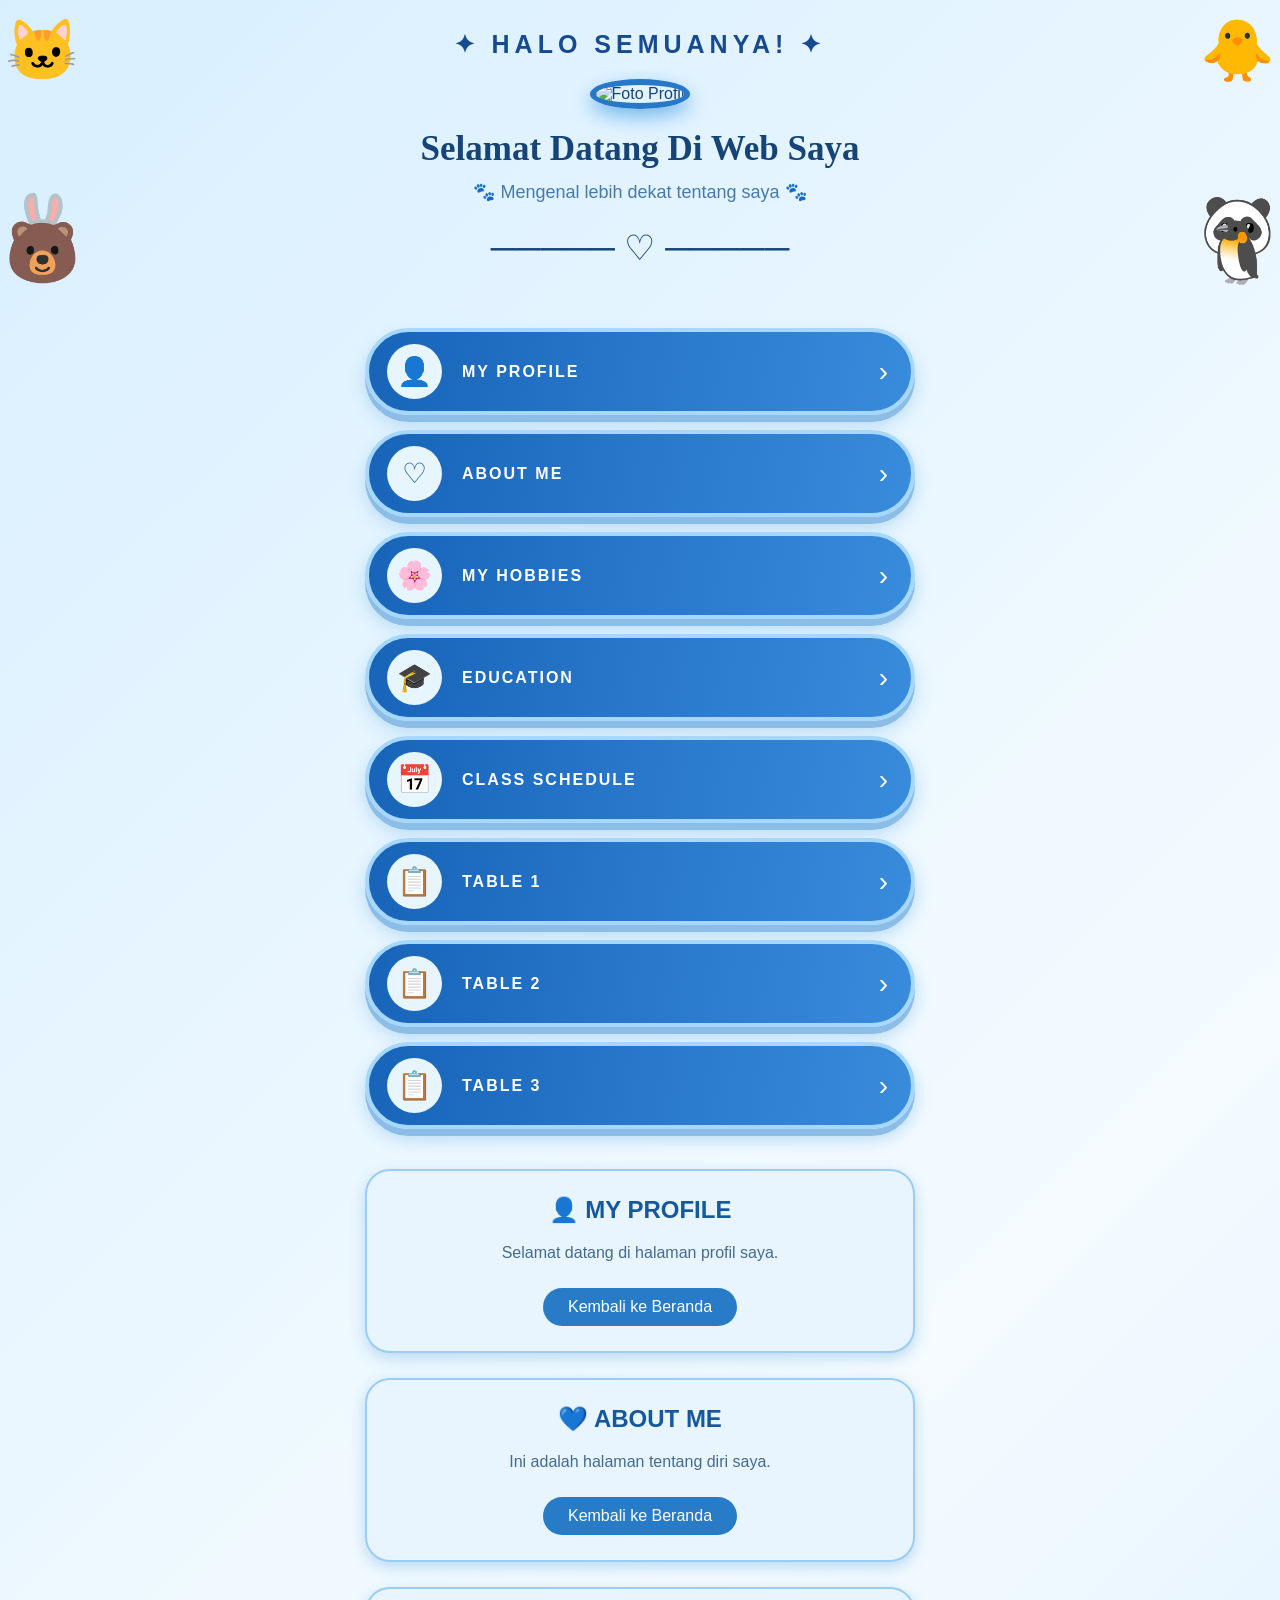
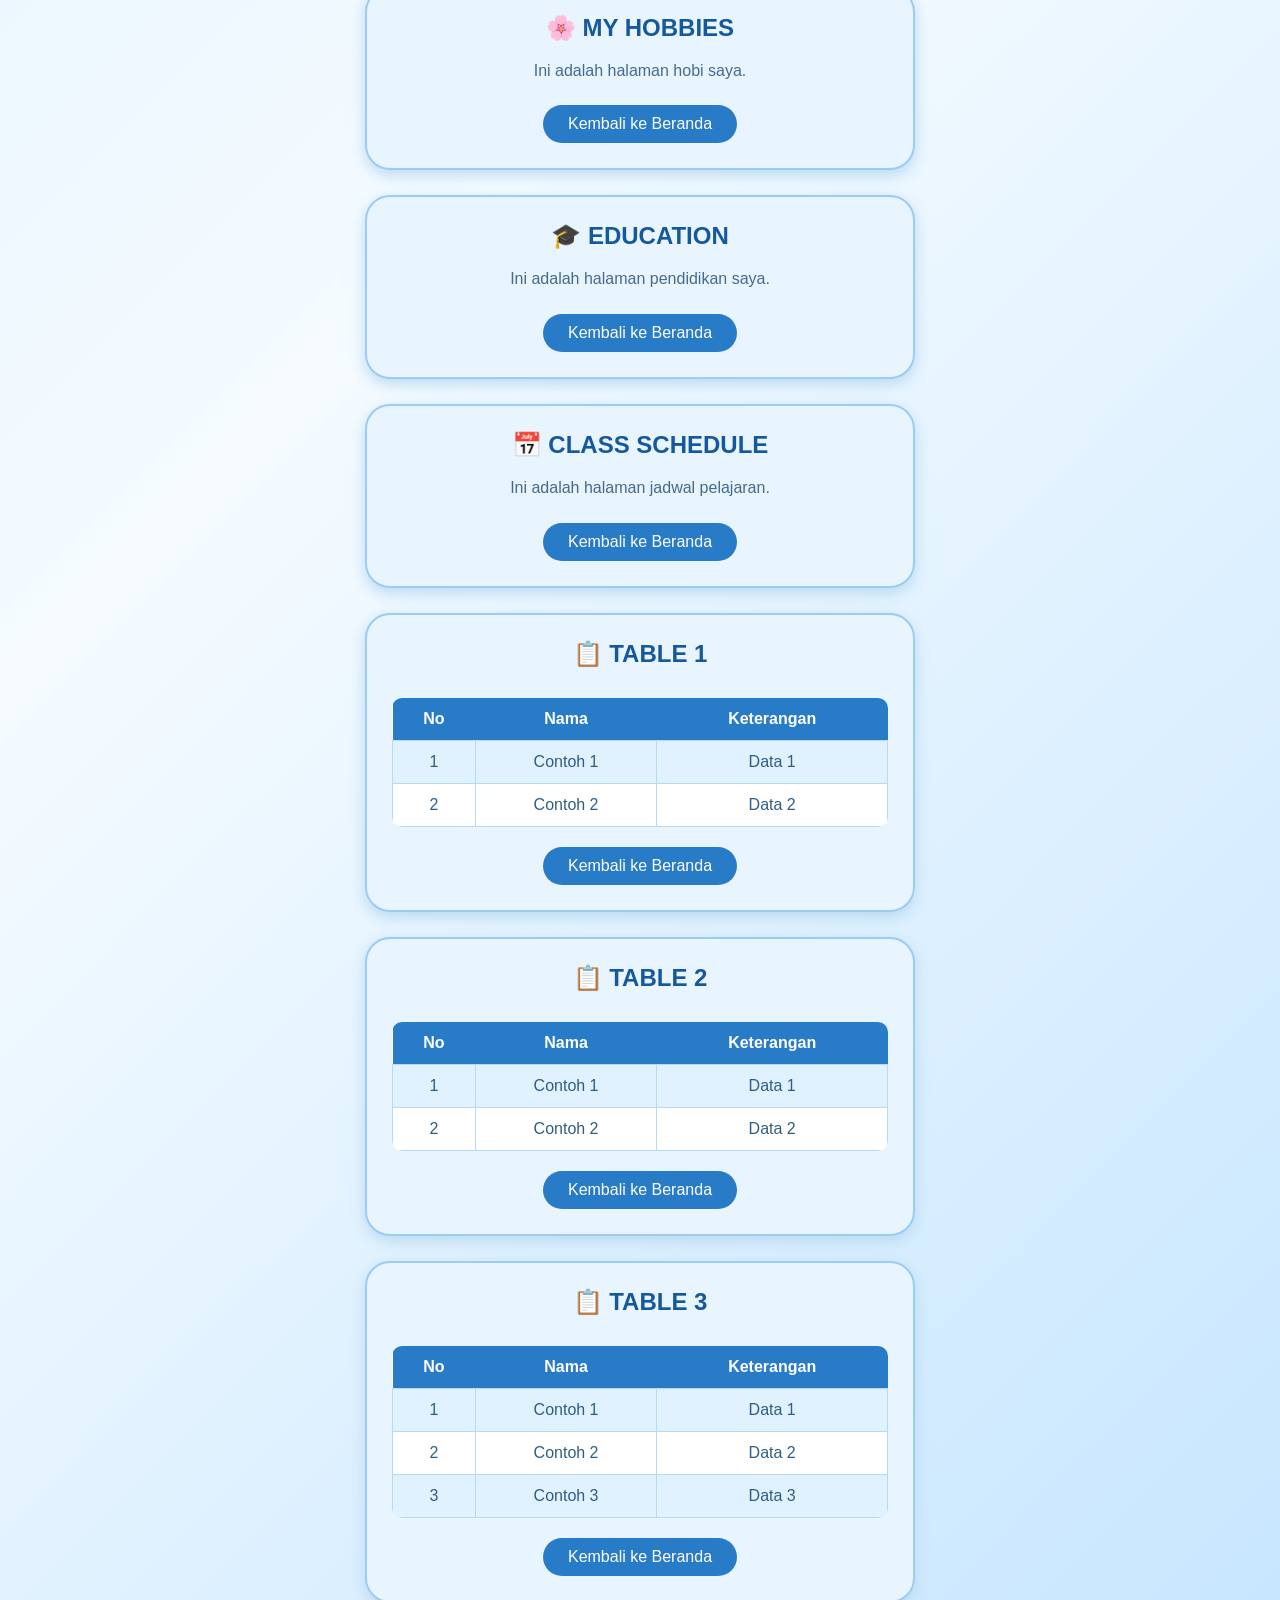
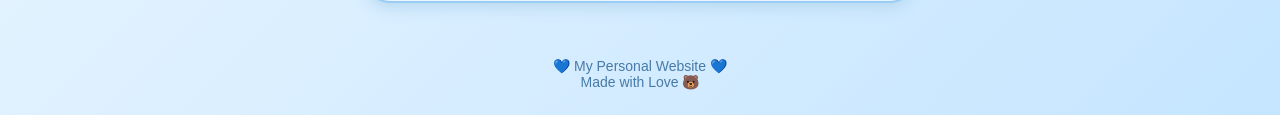
==== commit 31aa650b: "update index.html" ====
--- a/index.html
+++ b/index.html
@@ -1,469 +1,465 @@
+
 <!DOCTYPE html>
-< lang="id">
+<html lang="id">
 <head>
-    <meta charset="UTF-8">
-    <meta name="viewport" content="width=device-width, initial-scale=1.0">
-    <title>Website Profil Saya</title>
-
-    <style>
-        * {
-            margin: 0;
-            padding: 0;
-            box-sizing: border-box;
-        }
-
-        html {
-            scroll-behavior: smooth;
-        }
-
-        body {
-            font-family: Arial, sans-serif;
-            background: linear-gradient(180deg, #d9f0ff, #eef9ff);
-            color: #123c85;
-            min-height: 100vh;
-            overflow-x: hidden;
-        }
-
-        .container {
-            width: 100%;
-            max-width: 900px;
-            margin: auto;
-            padding: 30px 20px;
-            text-align: center;
-            position: relative;
-        }
-
-        .greeting {
-            font-size: 32px;
-            letter-spacing: 4px;
-            margin-bottom: 22px;
-            font-weight: bold;
-        }
-
-        .profile-photo {
-            width: 175px;
-            height: 175px;
-            object-fit: cover;
-            object-position: center;
-            border-radius: 50%;
-            border: 7px solid #2476e9;
-            background: white;
-            box-shadow: 0 5px 15px #8abdf5;
-        }
-
-        h1 {
-            font-size: 32px;
-            margin-top: 20px;
-            margin-bottom: 12px;
-        }
-
-        .subtitle {
-            font-size: 19px;
-            margin-bottom: 28px;
-        }
-
-        .decoration {
-            font-size: 35px;
-            margin: 10px;
-        }
-
-        .menu {
-            max-width: 650px;
-            margin: 25px auto;
-        }
-
-        .menu a {
-            display: flex;
-            align-items: center;
-            gap: 20px;
-            text-decoration: none;
-            color: white;
-            background: linear-gradient(90deg, #1260cb, #2878e6);
-            margin: 10px 0;
-            padding: 9px 18px;
-            min-height: 76px;
-            border: 4px solid #8bc7ff;
-            outline: 2px solid white;
-            border-radius: 50px;
-            box-shadow: 0 5px 10px #b0d7ff;
-            font-size: 19px;
-            font-weight: bold;
-            letter-spacing: 2px;
-            transition: 0.3s;
-        }
-
-        .menu a:hover {
-            transform: scale(1.03);
-            background: #064ba8;
-        }
-
-        .menu-icon {
-            display: flex;
-            align-items: center;
-            justify-content: center;
-            flex-shrink: 0;
-            width: 57px;
-            height: 57px;
-            border-radius: 50%;
-            color: #124b9d;
-            background: #f1f8ff;
-            font-size: 29px;
-        }
-
-        .menu-text {
-            flex: 1;
-            text-align: left;
-        }
-
-        .arrow {
-            font-size: 34px;
-            margin-right: 6px;
-        }
-
-        .animals {
-            position: fixed;
-            font-size: 65px;
-            z-index: -1;
-            opacity: 0.9;
-            pointer-events: none;
-        }
-
-        .animal-one {
-            top: 15px;
-            left: 8px;
-        }
-
-        .animal-two {
-            top: 35px;
-            right: 8px;
-        }
-
-        .animal-three {
-            bottom: 5px;
-            left: 8px;
-        }
-
-        .animal-four {
-            bottom: 5px;
-            right: 8px;
-        }
-
-        .content-section {
-            background: white;
-            padding: 25px;
-            margin: 25px auto;
-            max-width: 650px;
-            border-radius: 20px;
-            box-shadow: 0 5px 15px #b4d9ff;
-            text-align: left;
-            scroll-margin-top: 20px;
-        }
-
-        .content-section h2 {
-            margin-bottom: 15px;
-            color: #1258b5;
-        }
-
-        .content-section p {
-            line-height: 1.8;
-        }
-
-        table {
-            width: 100%;
-            border-collapse: collapse;
-            margin-top: 12px;
-            background: white;
-        }
-
-        th, td {
-            border: 1px solid #7cb8f5;
-            padding: 10px;
-            text-align: left;
-        }
-
-        th {
-            background: #1768cf;
-            color: white;
-        }
-
-        tr:nth-child(even) {
-            background: #eaf5ff;
-        }
-
-        footer {
-            padding: 20px;
-            color: #174c91;
-        }
-
-        @media (max-width: 480px) {
-            .container {
-                padding: 25px 15px;
-            }
-
-            .greeting {
-                font-size: 24px;
-                letter-spacing: 2px;
-            }
-
-            .profile-photo {
-                width: 150px;
-                height: 150px;
-            }
-
-            h1 {
-                font-size: 25px;
-            }
-
-            .subtitle {
-                font-size: 16px;
-            }
-
-            .menu a {
-                min-height: 65px;
-                gap: 12px;
-                padding: 7px 12px;
-                font-size: 14px;
-            }
-
-            .menu-icon {
-                width: 48px;
-                height: 48px;
-                font-size: 24px;
-            }
-
-            .arrow {
-                font-size: 27px;
-            }
-
-            .animals {
-                font-size: 40px;
-            }
-
-            .content-section {
-                padding: 16px;
-                overflow-x: auto;
-            }
-        }
-    </style>
+<meta charset="UTF-8">
+<meta name="viewport" content="width=device-width, initial-scale=1.0">
+<title>My Personal Website</title>
+
+<style>
+* {
+    margin: 0;
+    padding: 0;
+    box-sizing: border-box;
+}
+
+html {
+    scroll-behavior: smooth;
+}
+
+body {
+    font-family: Arial, sans-serif;
+    background: linear-gradient(135deg, #d8efff, #f5fbff, #c5e5ff);
+    color: #164477;
+    min-height: 100vh;
+    overflow-x: hidden;
+}
+
+/* HEADER */
+header {
+    text-align: center;
+    padding: 30px 15px 15px;
+    position: relative;
+}
+
+.hello {
+    font-size: 25px;
+    letter-spacing: 5px;
+    font-weight: bold;
+    color: #164b91;
+    margin-bottom: 20px;
+}
+
+.profile-photo {
+    width: 155px;
+    height: 155px;
+    border-radius: 50%;
+    border: 6px solid #2878c9;
+    object-fit: cover;
+    box-shadow: 0 8px 20px #75b9ed;
+}
+
+h1 {
+    font-family: Georgia, serif;
+    font-size: 35px;
+    margin-top: 20px;
+    color: #164477;
+}
+
+.subtitle {
+    font-size: 18px;
+    color: #477aa8;
+    margin-top: 12px;
+}
+
+.decoration {
+    margin: 25px 0;
+    font-size: 35px;
+}
+
+/* HEWAN LUCU */
+.animal {
+    position: absolute;
+    font-size: 60px;
+    z-index: -1;
+}
+
+.cat {
+    top: 15px;
+    left: 5px;
+}
+
+.bunny {
+    top: 190px;
+    left: 5px;
+}
+
+.panda {
+    top: 190px;
+    right: 5px;
+}
+
+.chick {
+    top: 15px;
+    right: 5px;
+}
+
+.bear {
+    bottom: 20px;
+    left: 5px;
+}
+
+.penguin {
+    bottom: 20px;
+    right: 5px;
+}
+
+/* MENU */
+.menu {
+    width: 90%;
+    max-width: 550px;
+    margin: 20px auto 40px;
+}
+
+.menu a {
+    display: flex;
+    align-items: center;
+    text-decoration: none;
+    color: white;
+    background: linear-gradient(100deg, #1764b9, #398bdc);
+    border: 4px solid #a6d8ff;
+    border-radius: 60px;
+    padding: 12px 18px;
+    margin-bottom: 15px;
+    min-height: 82px;
+    box-shadow: 0 7px 0 #8bbde7,
+                0 10px 18px #b4d9f3;
+    transition: 0.3s;
+}
+
+.menu a:hover {
+    transform: scale(1.03);
+    background: linear-gradient(100deg, #398bdc, #1254a5);
+}
+
+.icon {
+    width: 55px;
+    height: 55px;
+    border-radius: 50%;
+    background: #e7f5ff;
+    color: #17569c;
+    display: flex;
+    justify-content: center;
+    align-items: center;
+    font-size: 28px;
+    flex-shrink: 0;
+}
+
+.menu-text {
+    flex: 1;
+    margin-left: 20px;
+    font-size: 16px;
+    font-weight: bold;
+    letter-spacing: 2px;
+}
+
+.arrow {
+    font-size: 28px;
+    margin-right: 5px;
+}
+
+/* HALAMAN */
+.content {
+    width: 90%;
+    max-width: 550px;
+    margin: 30px auto;
+}
+
+.page {
+    background: #e8f5ff;
+    border: 2px solid #9bcdf4;
+    border-radius: 25px;
+    padding: 25px;
+    margin-bottom: 25px;
+    text-align: center;
+    box-shadow: 0 5px 15px #b8d9f0;
+    scroll-margin-top: 20px;
+}
+
+.page h2 {
+    color: #15589e;
+    margin-bottom: 15px;
+}
+
+.page p {
+    color: #456b8c;
+    line-height: 1.8;
+}
+
+.back {
+    display: inline-block;
+    margin-top: 20px;
+    padding: 10px 25px;
+    border-radius: 30px;
+    background: #287bc7;
+    color: white;
+    text-decoration: none;
+}
+
+/* TABEL */
+.table-container {
+    width: 100%;
+    overflow-x: auto;
+}
+
+table {
+    width: 100%;
+    border-collapse: collapse;
+    margin-top: 15px;
+    background: white;
+    border-radius: 10px;
+    overflow: hidden;
+}
+
+th {
+    background: #287bc7;
+    color: white;
+    padding: 12px 8px;
+}
+
+td {
+    border: 1px solid #b8d9f0;
+    padding: 12px 8px;
+    color: #315d83;
+}
+
+tr:nth-child(even) {
+    background: #e0f1ff;
+}
+
+footer {
+    text-align: center;
+    padding: 25px;
+    color: #477aa8;
+    font-size: 14px;
+}
+
+@media(max-width: 400px) {
+    h1 {
+        font-size: 28px;
+    }
+
+    .hello {
+        font-size: 20px;
+    }
+
+    .menu-text {
+        font-size: 14px;
+    }
+}
+</style>
 </head>
 
 <body>
 
-    <!-- Hiasan hewan lucu -->
-    <div class="animals animal-one">🐱</div>
-    <div class="animals animal-two">🐥</div>
-    <div class="animals animal-three">🐻</div>
-    <div class="animals animal-four">🐧</div>
-
-    <div class="container">
-
-        <div class="greeting">HALO SEMUANYA!</div>
-
-        <!-- Foto diganti dengan foto kamu -->
-        <img
-            src="1000012196.jpg"
-            alt="Foto Profil Saya"
-            class="profile-photo"
-        >
-
-        <h1>Selamat Datang Di Web Saya</h1>
-
-        <p class="subtitle">
-            Mengenal lebih dekat tentang saya
-        </p>
-
-        <div class="decoration">🐾 ♡ 🐾</div>
-
-        <!-- Menu utama -->
-        <nav class="menu">
-
-            <a href="#profile">
-                <span class="menu-icon">♙</span>
-                <span class="menu-text">MY PROFILE</span>
-                <span class="arrow">›</span>
-            </a>
-
-            <a href="#about">
-                <span class="menu-icon">♡</span>
-                <span class="menu-text">ABOUT ME</span>
-                <span class="arrow">›</span>
-            </a>
-
-            <a href="#hobbies">
-                <span class="menu-icon">✿</span>
-                <span class="menu-text">MY HOBBIES</span>
-                <span class="arrow">›</span>
-            </a>
-
-            <a href="#education">
-                <span class="menu-icon">🎓</span>
-                <span class="menu-text">EDUCATION</span>
-                <span class="arrow">›</span>
-            </a>
-
-            <a href="#schedule">
-                <span class="menu-icon">▦</span>
-                <span class="menu-text">CLASS SCHEDULE</span>
-                <span class="arrow">›</span>
-            </a>
-
-            <a href="#table1">
-                <span class="menu-icon">▤</span>
-                <span class="menu-text">TABLE 1</span>
-                <span class="arrow">›</span>
-            </a>
-
-            <a href="#table2">
-                <span class="menu-icon">▤</span>
-                <span class="menu-text">TABLE 2</span>
-                <span class="arrow">›</span>
-            </a>
-
-            <a href="#table3">
-                <span class="menu-icon">▤</span>
-                <span class="menu-text">TABLE 3</span>
-                <span class="arrow">›</span>
-            </a>
-
-        </nav>
-
-        <!-- Bagian profil -->
-        <section class="content-section" id="profile">
-            <h2>My Profile 👩🏻</h2>
-            <p>Nama: Isi nama kamu</p>
-            <p>Tempat, tanggal lahir: Isi di sini</p>
-            <p>Alamat: Isi alamat kamu</p>
-        </section>
-
-        <!-- Tentang saya -->
-        <section class="content-section" id="about">
-            <h2>About Me 💙</h2>
-            <p>
-                Halo semuanya! Selamat datang di website pribadi saya.
-                Website ini dibuat untuk memperkenalkan diri,
-                pendidikan, hobi, dan kegiatan saya.
-            </p>
-        </section>
-
-        <!-- Hobi -->
-        <section class="content-section" id="hobbies">
-            <h2>My Hobbies 🌸</h2>
-            <p>♡ Mendengarkan musik</p>
-            <p>♡ Menonton film</p>
-            <p>♡ Membaca</p>
-            <p>♡ Menghabiskan waktu bersama keluarga</p>
-        </section>
-
-        <!-- Pendidikan -->
-        <section class="content-section" id="education">
-            <h2>Education 🎓</h2>
+<header id="home">
+
+    <div class="animal cat">🐱</div>
+    <div class="animal bunny">🐰</div>
+    <div class="animal panda">🐼</div>
+    <div class="animal chick">🐥</div>
+    <div class="animal bear">🐻</div>
+    <div class="animal penguin">🐧</div>
+
+    <div class="hello">✦ HALO SEMUANYA! ✦</div>
+
+    <img src="foto.jpg"
+         class="profile-photo"
+         alt="Foto Profil">
+
+    <h1>Selamat Datang Di Web Saya</h1>
+
+    <p class="subtitle">
+        🐾 Mengenal lebih dekat tentang saya 🐾
+    </p>
+
+    <div class="decoration">
+        ───── ♡ ─────
+    </div>
+
+</header>
+
+<!-- MENU NAVIGASI -->
+<nav class="menu">
+
+    <a href="#profile">
+        <div class="icon">👤</div>
+        <div class="menu-text">MY PROFILE</div>
+        <div class="arrow">›</div>
+    </a>
+
+    <a href="#about">
+        <div class="icon">♡</div>
+        <div class="menu-text">ABOUT ME</div>
+        <div class="arrow">›</div>
+    </a>
+
+    <a href="#hobbies">
+        <div class="icon">🌸</div>
+        <div class="menu-text">MY HOBBIES</div>
+        <div class="arrow">›</div>
+    </a>
+
+    <a href="#education">
+        <div class="icon">🎓</div>
+        <div class="menu-text">EDUCATION</div>
+        <div class="arrow">›</div>
+    </a>
+
+    <a href="#schedule">
+        <div class="icon">📅</div>
+        <div class="menu-text">CLASS SCHEDULE</div>
+        <div class="arrow">›</div>
+    </a>
+
+    <a href="#table1">
+        <div class="icon">📋</div>
+        <div class="menu-text">TABLE 1</div>
+        <div class="arrow">›</div>
+    </a>
+
+    <a href="#table2">
+        <div class="icon">📋</div>
+        <div class="menu-text">TABLE 2</div>
+        <div class="arrow">›</div>
+    </a>
+
+    <a href="#table3">
+        <div class="icon">📋</div>
+        <div class="menu-text">TABLE 3</div>
+        <div class="arrow">›</div>
+    </a>
+
+</nav>
+
+<!-- ISI HALAMAN -->
+<main class="content">
+
+    <section class="page" id="profile">
+        <h2>👤 MY PROFILE</h2>
+        <p>Selamat datang di halaman profil saya.</p>
+        <a href="#home" class="back">Kembali ke Beranda</a>
+    </section>
+
+    <section class="page" id="about">
+        <h2>💙 ABOUT ME</h2>
+        <p>Ini adalah halaman tentang diri saya.</p>
+        <a href="#home" class="back">Kembali ke Beranda</a>
+    </section>
+
+    <section class="page" id="hobbies">
+        <h2>🌸 MY HOBBIES</h2>
+        <p>Ini adalah halaman hobi saya.</p>
+        <a href="#home" class="back">Kembali ke Beranda</a>
+    </section>
+
+    <section class="page" id="education">
+        <h2>🎓 EDUCATION</h2>
+        <p>Ini adalah halaman pendidikan saya.</p>
+        <a href="#home" class="back">Kembali ke Beranda</a>
+    </section>
+
+    <section class="page" id="schedule">
+        <h2>📅 CLASS SCHEDULE</h2>
+        <p>Ini adalah halaman jadwal pelajaran.</p>
+        <a href="#home" class="back">Kembali ke Beranda</a>
+    </section>
+
+    <section class="page" id="table1">
+        <h2>📋 TABLE 1</h2>
+
+        <div class="table-container">
             <table>
                 <tr>
-                    <th>No.</th>
-                    <th>Jenjang</th>
-                    <th>Tahun</th>
-                </tr>
-                <tr>
-                    <td>1</td>
-                    <td>SD</td>
-                    <td>2014–2020</td>
-                </tr>
-                <tr>
-                    <td>2</td>
-                    <td>SMP</td>
-                    <td>2020–2023</td>
-                </tr>
-                <tr>
-                    <td>3</td>
-                    <td>SMA</td>
-                    <td>2023–2026</td>
-                </tr>
-                <tr>
-                    <td>4</td>
-                    <td>S1</td>
-                    <td>2026–sekarang</td>
-                </tr>
-            </table>
-        </section>
-
-        <!-- Jadwal kelas -->
-        <section class="content-section" id="schedule">
-            <h2>Class Schedule 📚</h2>
-            <table>
-                <tr>
-                    <th>Hari</th>
-                    <th>Mata Pelajaran</th>
-                    <th>Waktu</th>
-                </tr>
-                <tr>
-                    <td>Senin</td>
-                    <td>Mata pelajaran 1</td>
-                    <td>08.00–10.00</td>
-                </tr>
-                <tr>
-                    <td>Selasa</td>
-                    <td>Mata pelajaran 2</td>
-                    <td>08.00–10.00</td>
-                </tr>
-            </table>
-        </section>
-
-        <!-- Tabel 1 -->
-        <section class="content-section" id="table1">
-            <h2>Table 1</h2>
-            <table>
-                <tr>
-                    <th>No.</th>
+                    <th>No</th>
                     <th>Nama</th>
                     <th>Keterangan</th>
                 </tr>
                 <tr>
                     <td>1</td>
-                    <td>Contoh nama</td>
-                    <td>Contoh keterangan</td>
+                    <td>Contoh 1</td>
+                    <td>Data 1</td>
+                </tr>
+                <tr>
+                    <td>2</td>
+                    <td>Contoh 2</td>
+                    <td>Data 2</td>
                 </tr>
             </table>
-        </section>
-
-        <!-- Tabel 2 -->
-        <section class="content-section" id="table2">
-            <h2>Table 2</h2>
+        </div>
+
+        <a href="#home" class="back">Kembali ke Beranda</a>
+    </section>
+
+    <section class="page" id="table2">
+        <h2>📋 TABLE 2</h2>
+
+        <div class="table-container">
             <table>
                 <tr>
-                    <th>No.</th>
-                    <th>Data</th>
+                    <th>No</th>
+                    <th>Nama</th>
                     <th>Keterangan</th>
                 </tr>
                 <tr>
                     <td>1</td>
-                    <td>Contoh data</td>
-                    <td>Contoh keterangan</td>
+                    <td>Contoh 1</td>
+                    <td>Data 1</td>
+                </tr>
+                <tr>
+                    <td>2</td>
+                    <td>Contoh 2</td>
+                    <td>Data 2</td>
                 </tr>
             </table>
-        </section>
-
-        <!-- Tabel 3 -->
-        <section class="content-section" id="table3">
-            <h2>Table 3</h2>
+        </div>
+
+        <a href="#home" class="back">Kembali ke Beranda</a>
+    </section>
+
+    <!-- TABLE 3 -->
+    <section class="page" id="table3">
+        <h2>📋 TABLE 3</h2>
+
+        <div class="table-container">
             <table>
                 <tr>
-                    <th>No.</th>
-                    <th>Data</th>
+                    <th>No</th>
+                    <th>Nama</th>
                     <th>Keterangan</th>
                 </tr>
+
                 <tr>
                     <td>1</td>
-                    <td>Contoh data</td>
-                    <td>Contoh keterangan</td>
+                    <td>Contoh 1</td>
+                    <td>Data 1</td>
+                </tr>
+
+                <tr>
+                    <td>2</td>
+                    <td>Contoh 2</td>
+                    <td>Data 2</td>
+                </tr>
+
+                <tr>
+                    <td>3</td>
+                    <td>Contoh 3</td>
+                    <td>Data 3</td>
                 </tr>
             </table>
-        </section>
-
-        <footer>
-            💙 Terima kasih sudah mengunjungi website saya! 🐻
-        </footer>
-
-    </div>
+        </div>
+
+        <a href="#home" class="back">Kembali ke Beranda</a>
+    </section>
+
+</main>
+
+<footer>
+    💙 My Personal Website 💙
+    <br>
+    Made with Love 🐻
+</footer>
 
 </body>
-</>
+</html>
+
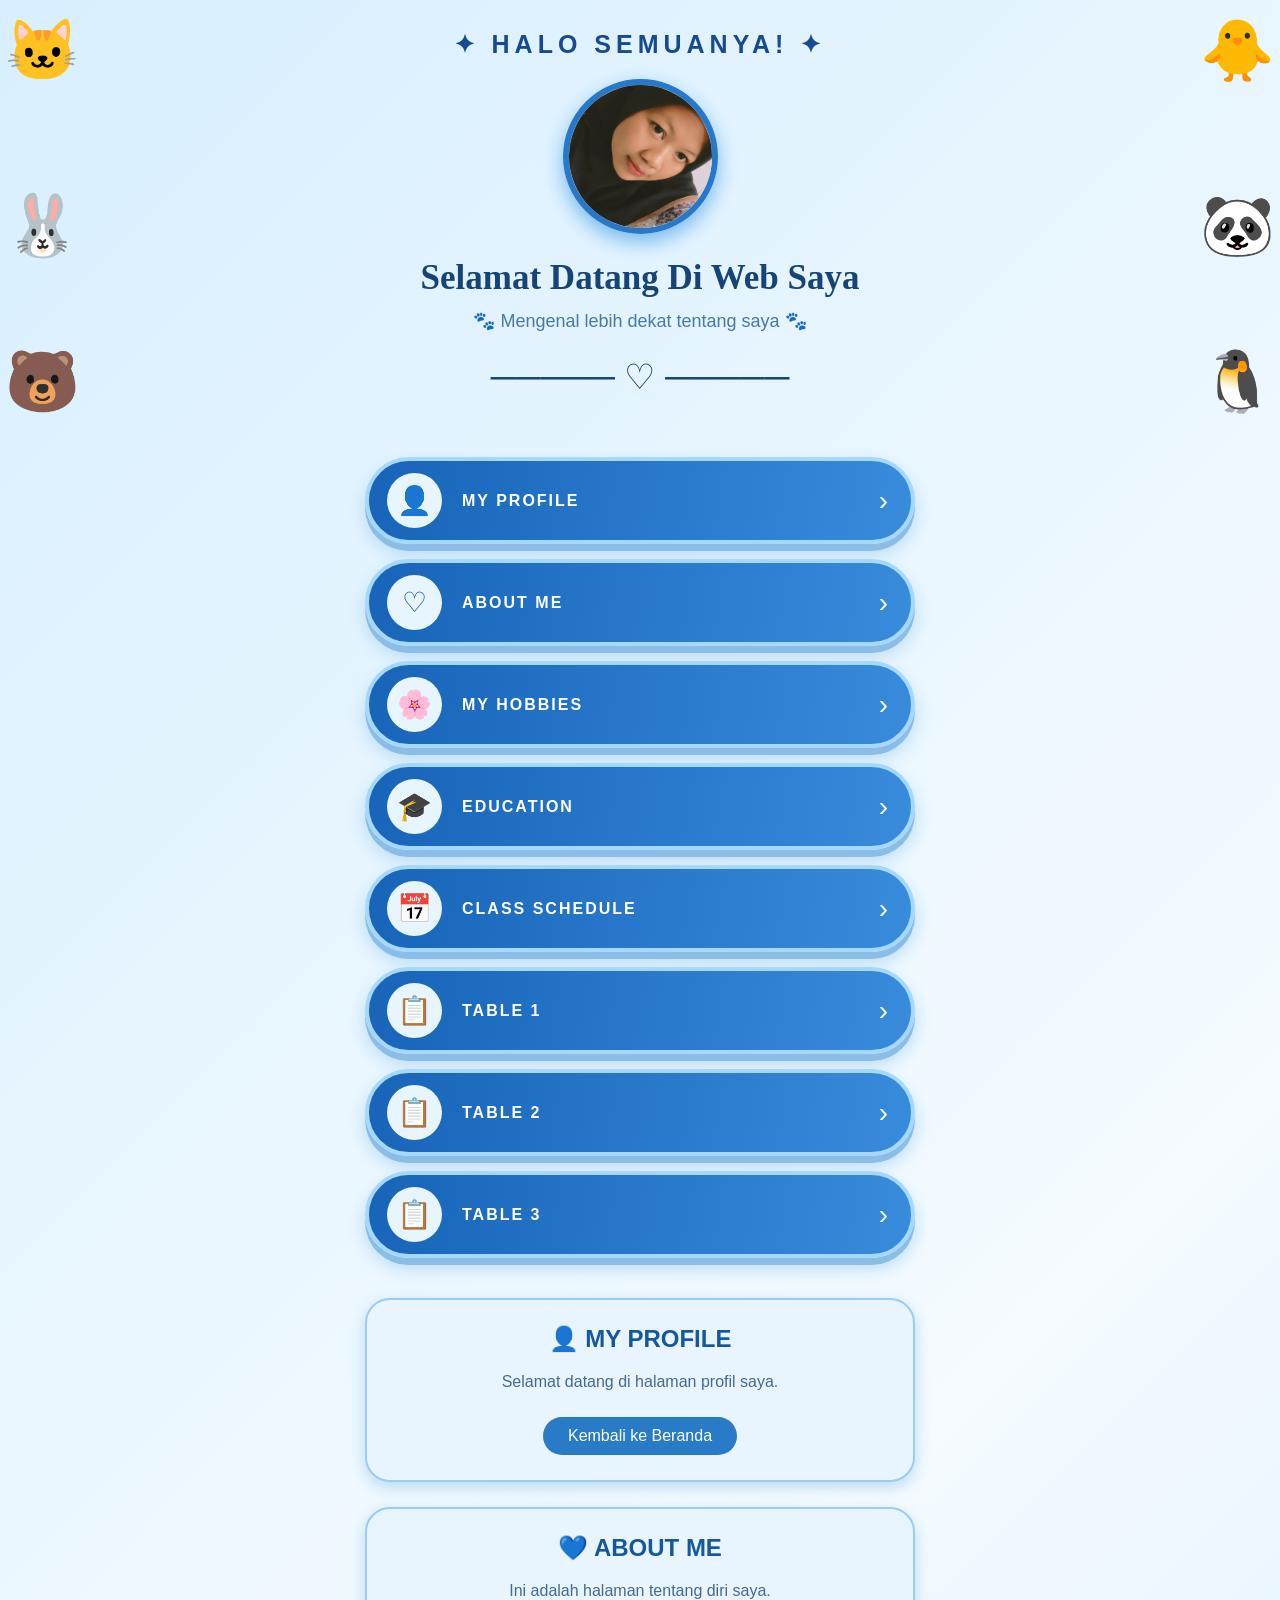
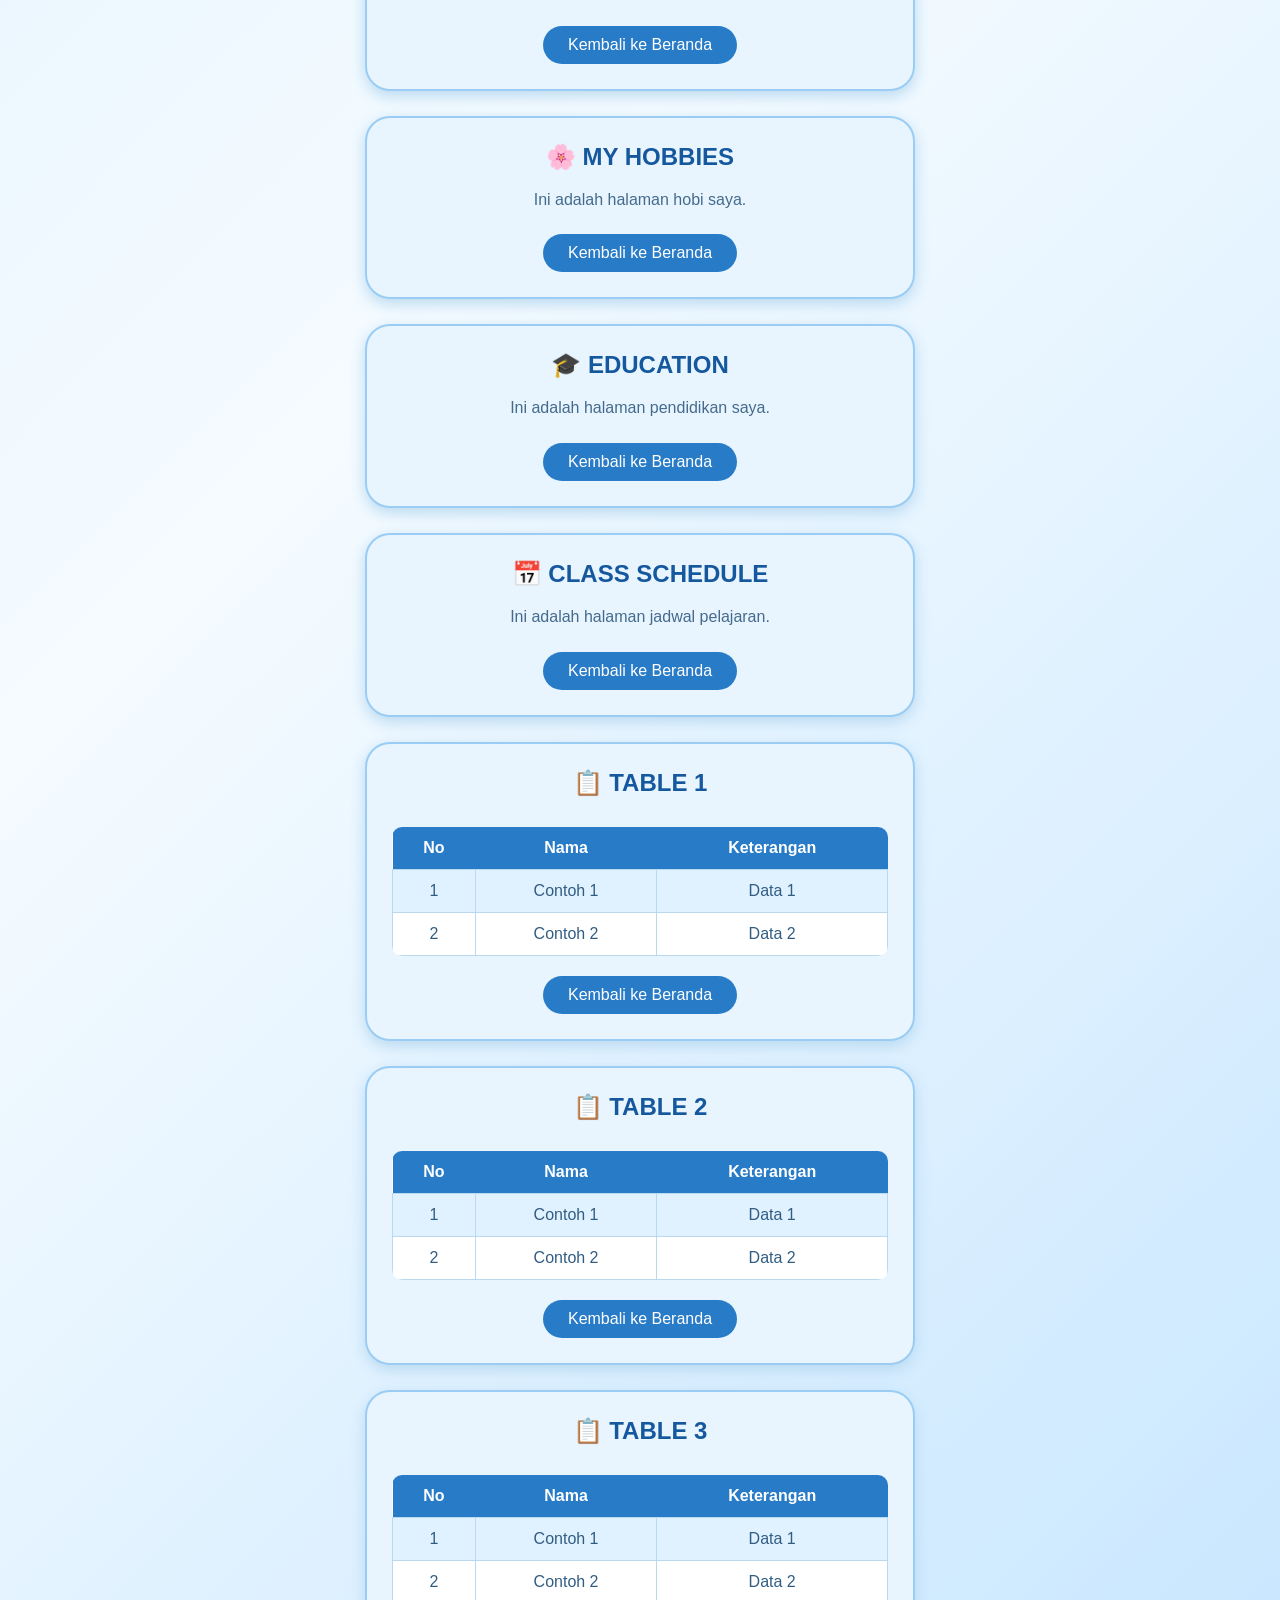
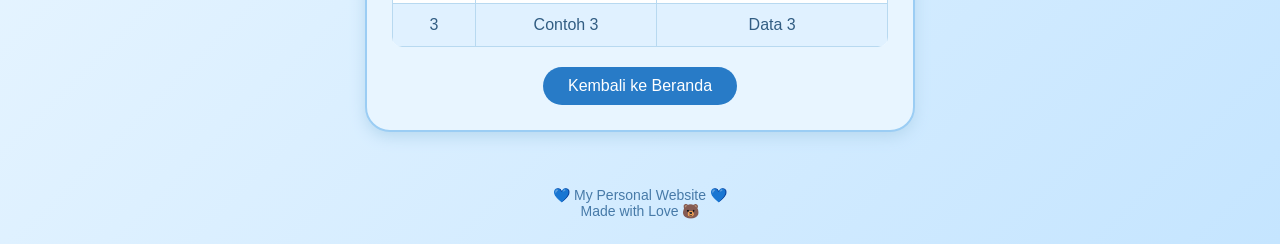
==== commit f352e323: "update index.html" ====
--- a/index.html
+++ b/index.html
@@ -1,4 +1,3 @@
-
 <!DOCTYPE html>
 <html lang="id">
 <head>
@@ -263,7 +262,7 @@
 
     <div class="hello">✦ HALO SEMUANYA! ✦</div>
 
-    <img src="foto.jpg"
+    <img src="foto.jpeg"
          class="profile-photo"
          alt="Foto Profil">
 
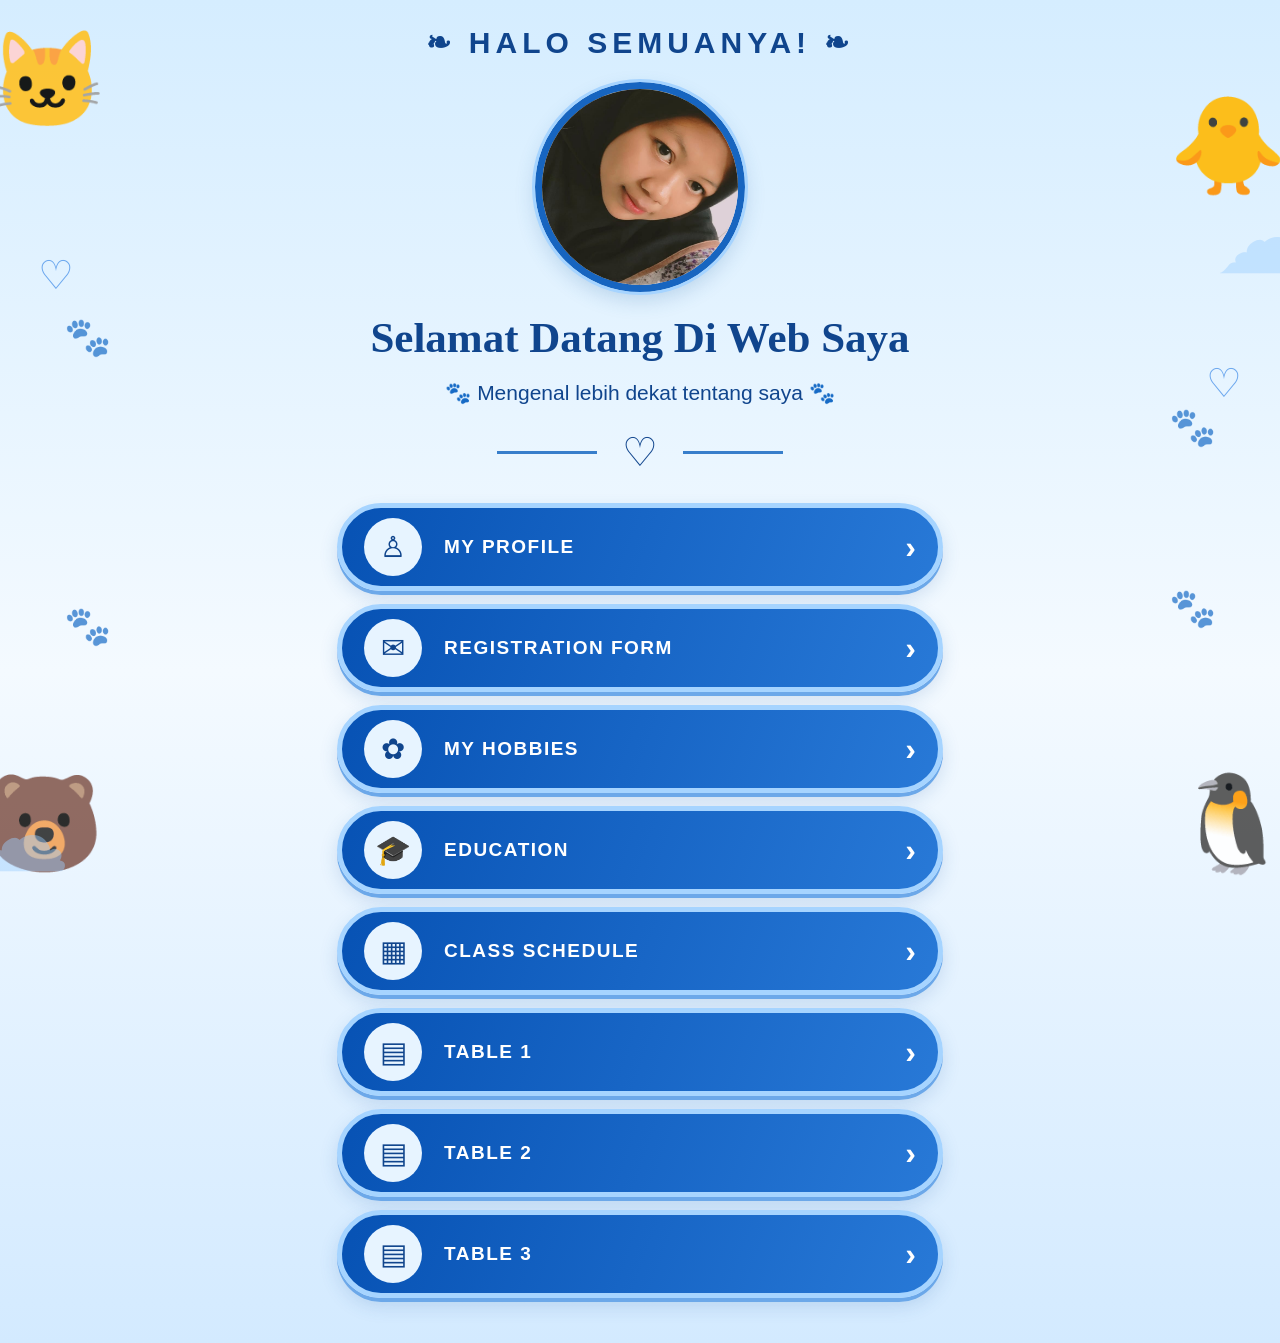
==== commit a2cafdf6: "update index.html" ====
--- a/index.html
+++ b/index.html
@@ -3,7 +3,7 @@
 <head>
 <meta charset="UTF-8">
 <meta name="viewport" content="width=device-width, initial-scale=1.0">
-<title>My Personal Website</title>
+<title>Website Pribadi Saya</title>
 
 <style>
 * {
@@ -12,238 +12,294 @@
     box-sizing: border-box;
 }
 
-html {
-    scroll-behavior: smooth;
-}
-
 body {
     font-family: Arial, sans-serif;
-    background: linear-gradient(135deg, #d8efff, #f5fbff, #c5e5ff);
-    color: #164477;
+    background: linear-gradient(180deg, #d5edff, #f4faff, #d3eaff);
+    color: #10458d;
     min-height: 100vh;
     overflow-x: hidden;
 }
 
-/* HEADER */
-header {
+.container {
+    width: 100%;
+    max-width: 650px;
+    margin: auto;
+    padding: 25px 22px 45px;
     text-align: center;
-    padding: 30px 15px 15px;
     position: relative;
-}
-
-.hello {
-    font-size: 25px;
+    z-index: 1;
+}
+
+/* Hiasan hewan lucu */
+.animal {
+    position: fixed;
+    z-index: 0;
+    font-size: clamp(45px, 10vw, 95px);
+    opacity: 0.9;
+    pointer-events: none;
+}
+
+.cat {
+    top: 25px;
+    left: -12px;
+}
+
+.chick {
+    top: 90px;
+    right: -8px;
+}
+
+.bear {
+    bottom: 20px;
+    left: -15px;
+}
+
+.penguin {
+    bottom: 20px;
+    right: -12px;
+}
+
+.cloud {
+    position: fixed;
+    z-index: 0;
+    font-size: 100px;
+    color: #9ccfff;
+    opacity: 0.45;
+    pointer-events: none;
+}
+
+.cloud-left {
+    bottom: 5px;
+    left: -30px;
+}
+
+.cloud-right {
+    top: 180px;
+    right: -35px;
+}
+
+/* Judul */
+.greeting {
+    font-size: clamp(20px, 4vw, 30px);
     letter-spacing: 5px;
     font-weight: bold;
-    color: #164b91;
-    margin-bottom: 20px;
-}
-
-.profile-photo {
-    width: 155px;
-    height: 155px;
+    margin-bottom: 22px;
+}
+
+.profile {
+    width: 210px;
+    height: 210px;
+    margin: 0 auto 20px;
+    border: 7px solid #1765c0;
+    outline: 3px solid #a6d4ff;
     border-radius: 50%;
-    border: 6px solid #2878c9;
+    overflow: hidden;
+    box-shadow: 0 8px 20px #2868a638;
+    background: white;
+}
+
+.profile img {
+    width: 100%;
+    height: 100%;
     object-fit: cover;
-    box-shadow: 0 8px 20px #75b9ed;
+    object-position: center;
 }
 
 h1 {
     font-family: Georgia, serif;
-    font-size: 35px;
-    margin-top: 20px;
-    color: #164477;
+    font-size: clamp(30px, 6vw, 43px);
+    line-height: 1.2;
+    margin: 18px 0 12px;
+    color: #10458d;
 }
 
 .subtitle {
-    font-size: 18px;
-    color: #477aa8;
-    margin-top: 12px;
-}
-
-.decoration {
-    margin: 25px 0;
-    font-size: 35px;
-}
-
-/* HEWAN LUCU */
-.animal {
-    position: absolute;
-    font-size: 60px;
-    z-index: -1;
-}
-
-.cat {
-    top: 15px;
-    left: 5px;
-}
-
-.bunny {
-    top: 190px;
-    left: 5px;
-}
-
-.panda {
-    top: 190px;
-    right: 5px;
-}
-
-.chick {
-    top: 15px;
-    right: 5px;
-}
-
-.bear {
-    bottom: 20px;
-    left: 5px;
-}
-
-.penguin {
-    bottom: 20px;
-    right: 5px;
-}
-
-/* MENU */
+    font-size: clamp(16px, 3.5vw, 21px);
+    line-height: 1.6;
+    margin-bottom: 20px;
+}
+
+.divider {
+    display: flex;
+    align-items: center;
+    justify-content: center;
+    gap: 25px;
+    font-size: 40px;
+    margin: 12px 0 28px;
+}
+
+.divider span {
+    width: 100px;
+    height: 3px;
+    background: #377ecb;
+}
+
+/* Tombol menu */
 .menu {
-    width: 90%;
-    max-width: 550px;
-    margin: 20px auto 40px;
+    display: flex;
+    flex-direction: column;
+    gap: 13px;
 }
 
 .menu a {
     display: flex;
     align-items: center;
+    min-height: 84px;
+    padding: 10px 22px;
+    border-radius: 60px;
     text-decoration: none;
     color: white;
-    background: linear-gradient(100deg, #1764b9, #398bdc);
-    border: 4px solid #a6d8ff;
-    border-radius: 60px;
-    padding: 12px 18px;
-    margin-bottom: 15px;
-    min-height: 82px;
-    box-shadow: 0 7px 0 #8bbde7,
-                0 10px 18px #b4d9f3;
-    transition: 0.3s;
+    background: linear-gradient(110deg, #0752b4, #2879d7);
+    border: 5px solid #a6d4ff;
+    box-shadow:
+        0 4px 0 #6ca8e9,
+        0 8px 18px #2865a82c;
+    transition: 0.25s;
 }
 
 .menu a:hover {
-    transform: scale(1.03);
-    background: linear-gradient(100deg, #398bdc, #1254a5);
-}
-
-.icon {
-    width: 55px;
-    height: 55px;
+    transform: translateY(-3px);
+    background: linear-gradient(110deg, #1769c8, #4697ec);
+}
+
+.menu-icon {
+    width: 58px;
+    height: 58px;
+    min-width: 58px;
     border-radius: 50%;
-    background: #e7f5ff;
-    color: #17569c;
+    background: #e7f4ff;
+    color: #10458d;
     display: flex;
     justify-content: center;
     align-items: center;
-    font-size: 28px;
-    flex-shrink: 0;
+    font-size: 29px;
 }
 
 .menu-text {
     flex: 1;
-    margin-left: 20px;
-    font-size: 16px;
+    text-align: left;
+    margin-left: 22px;
+    font-size: clamp(13px, 2.8vw, 19px);
     font-weight: bold;
-    letter-spacing: 2px;
+    letter-spacing: 1.5px;
 }
 
 .arrow {
-    font-size: 28px;
-    margin-right: 5px;
-}
-
-/* HALAMAN */
-.content {
-    width: 90%;
-    max-width: 550px;
-    margin: 30px auto;
-}
-
-.page {
-    background: #e8f5ff;
-    border: 2px solid #9bcdf4;
-    border-radius: 25px;
-    padding: 25px;
-    margin-bottom: 25px;
-    text-align: center;
-    box-shadow: 0 5px 15px #b8d9f0;
-    scroll-margin-top: 20px;
-}
-
-.page h2 {
-    color: #15589e;
-    margin-bottom: 15px;
-}
-
-.page p {
-    color: #456b8c;
-    line-height: 1.8;
-}
-
-.back {
-    display: inline-block;
-    margin-top: 20px;
-    padding: 10px 25px;
-    border-radius: 30px;
-    background: #287bc7;
-    color: white;
-    text-decoration: none;
-}
-
-/* TABEL */
-.table-container {
-    width: 100%;
-    overflow-x: auto;
-}
-
-table {
-    width: 100%;
-    border-collapse: collapse;
-    margin-top: 15px;
-    background: white;
-    border-radius: 10px;
-    overflow: hidden;
-}
-
-th {
-    background: #287bc7;
-    color: white;
-    padding: 12px 8px;
-}
-
-td {
-    border: 1px solid #b8d9f0;
-    padding: 12px 8px;
-    color: #315d83;
-}
-
-tr:nth-child(even) {
-    background: #e0f1ff;
-}
-
-footer {
-    text-align: center;
-    padding: 25px;
-    color: #477aa8;
-    font-size: 14px;
-}
-
-@media(max-width: 400px) {
+    font-size: 32px;
+    font-weight: bold;
+    margin-left: 8px;
+}
+
+/* Hiasan kecil */
+.paw {
+    position: fixed;
+    z-index: 0;
+    color: #5ca5f4;
+    font-size: 38px;
+    opacity: 0.7;
+    pointer-events: none;
+}
+
+.paw-one {
+    top: 35%;
+    left: 5%;
+}
+
+.paw-two {
+    top: 45%;
+    right: 5%;
+}
+
+.paw-three {
+    bottom: 28%;
+    left: 5%;
+}
+
+.paw-four {
+    bottom: 30%;
+    right: 5%;
+}
+
+.heart {
+    position: fixed;
+    z-index: 0;
+    color: #428de8;
+    font-size: 40px;
+    opacity: 0.75;
+    pointer-events: none;
+}
+
+.heart-one {
+    top: 28%;
+    left: 3%;
+}
+
+.heart-two {
+    top: 40%;
+    right: 3%;
+}
+
+/* Tampilan HP */
+@media (max-width: 480px) {
+    .container {
+        padding: 28px 17px 40px;
+    }
+
+    .greeting {
+        letter-spacing: 3px;
+        margin-bottom: 22px;
+    }
+
+    .profile {
+        width: 175px;
+        height: 175px;
+    }
+
     h1 {
-        font-size: 28px;
-    }
-
-    .hello {
-        font-size: 20px;
+        font-size: 33px;
+    }
+
+    .subtitle {
+        font-size: 16px;
+    }
+
+    .divider {
+        gap: 18px;
+        margin-bottom: 25px;
+    }
+
+    .divider span {
+        width: 65px;
+    }
+
+    .menu {
+        gap: 13px;
+    }
+
+    .menu a {
+        min-height: 76px;
+        padding: 8px 13px;
+        border-width: 4px;
+    }
+
+    .menu-icon {
+        width: 52px;
+        height: 52px;
+        min-width: 52px;
+        font-size: 25px;
     }
 
     .menu-text {
-        font-size: 14px;
+        margin-left: 14px;
+        letter-spacing: 1px;
+    }
+
+    .arrow {
+        font-size: 27px;
+    }
+
+    .animal {
+        font-size: 48px;
     }
 }
 </style>
@@ -251,20 +307,31 @@
 
 <body>
 
-<header id="home">
-
-    <div class="animal cat">🐱</div>
-    <div class="animal bunny">🐰</div>
-    <div class="animal panda">🐼</div>
-    <div class="animal chick">🐥</div>
-    <div class="animal bear">🐻</div>
-    <div class="animal penguin">🐧</div>
-
-    <div class="hello">✦ HALO SEMUANYA! ✦</div>
-
-    <img src="foto.jpeg"
-         class="profile-photo"
-         alt="Foto Profil">
+<!-- Hewan-hewan lucu -->
+<div class="animal cat">🐱</div>
+<div class="animal chick">🐥</div>
+<div class="animal bear">🐻</div>
+<div class="animal penguin">🐧</div>
+
+<!-- Awan, jejak kaki, dan hati -->
+<div class="cloud cloud-left">☁</div>
+<div class="cloud cloud-right">☁</div>
+
+<div class="paw paw-one">🐾</div>
+<div class="paw paw-two">🐾</div>
+<div class="paw paw-three">🐾</div>
+<div class="paw paw-four">🐾</div>
+
+<div class="heart heart-one">♡</div>
+<div class="heart heart-two">♡</div>
+
+<main class="container">
+
+    <p class="greeting">❧ HALO SEMUANYA! ❧</p>
+
+    <div class="profile">
+        <img src="foto.jpeg" alt="Foto profil saya">
+    </div>
 
     <h1>Selamat Datang Di Web Saya</h1>
 
@@ -272,192 +339,65 @@
         🐾 Mengenal lebih dekat tentang saya 🐾
     </p>
 
-    <div class="decoration">
-        ───── ♡ ─────
+    <div class="divider">
+        <span></span>
+        ♡
+        <span></span>
     </div>
 
-</header>
-
-<!-- MENU NAVIGASI -->
-<nav class="menu">
-
-    <a href="#profile">
-        <div class="icon">👤</div>
-        <div class="menu-text">MY PROFILE</div>
-        <div class="arrow">›</div>
-    </a>
-
-    <a href="#about">
-        <div class="icon">♡</div>
-        <div class="menu-text">ABOUT ME</div>
-        <div class="arrow">›</div>
-    </a>
-
-    <a href="#hobbies">
-        <div class="icon">🌸</div>
-        <div class="menu-text">MY HOBBIES</div>
-        <div class="arrow">›</div>
-    </a>
-
-    <a href="#education">
-        <div class="icon">🎓</div>
-        <div class="menu-text">EDUCATION</div>
-        <div class="arrow">›</div>
-    </a>
-
-    <a href="#schedule">
-        <div class="icon">📅</div>
-        <div class="menu-text">CLASS SCHEDULE</div>
-        <div class="arrow">›</div>
-    </a>
-
-    <a href="#table1">
-        <div class="icon">📋</div>
-        <div class="menu-text">TABLE 1</div>
-        <div class="arrow">›</div>
-    </a>
-
-    <a href="#table2">
-        <div class="icon">📋</div>
-        <div class="menu-text">TABLE 2</div>
-        <div class="arrow">›</div>
-    </a>
-
-    <a href="#table3">
-        <div class="icon">📋</div>
-        <div class="menu-text">TABLE 3</div>
-        <div class="arrow">›</div>
-    </a>
-
-</nav>
-
-<!-- ISI HALAMAN -->
-<main class="content">
-
-    <section class="page" id="profile">
-        <h2>👤 MY PROFILE</h2>
-        <p>Selamat datang di halaman profil saya.</p>
-        <a href="#home" class="back">Kembali ke Beranda</a>
-    </section>
-
-    <section class="page" id="about">
-        <h2>💙 ABOUT ME</h2>
-        <p>Ini adalah halaman tentang diri saya.</p>
-        <a href="#home" class="back">Kembali ke Beranda</a>
-    </section>
-
-    <section class="page" id="hobbies">
-        <h2>🌸 MY HOBBIES</h2>
-        <p>Ini adalah halaman hobi saya.</p>
-        <a href="#home" class="back">Kembali ke Beranda</a>
-    </section>
-
-    <section class="page" id="education">
-        <h2>🎓 EDUCATION</h2>
-        <p>Ini adalah halaman pendidikan saya.</p>
-        <a href="#home" class="back">Kembali ke Beranda</a>
-    </section>
-
-    <section class="page" id="schedule">
-        <h2>📅 CLASS SCHEDULE</h2>
-        <p>Ini adalah halaman jadwal pelajaran.</p>
-        <a href="#home" class="back">Kembali ke Beranda</a>
-    </section>
-
-    <section class="page" id="table1">
-        <h2>📋 TABLE 1</h2>
-
-        <div class="table-container">
-            <table>
-                <tr>
-                    <th>No</th>
-                    <th>Nama</th>
-                    <th>Keterangan</th>
-                </tr>
-                <tr>
-                    <td>1</td>
-                    <td>Contoh 1</td>
-                    <td>Data 1</td>
-                </tr>
-                <tr>
-                    <td>2</td>
-                    <td>Contoh 2</td>
-                    <td>Data 2</td>
-                </tr>
-            </table>
-        </div>
-
-        <a href="#home" class="back">Kembali ke Beranda</a>
-    </section>
-
-    <section class="page" id="table2">
-        <h2>📋 TABLE 2</h2>
-
-        <div class="table-container">
-            <table>
-                <tr>
-                    <th>No</th>
-                    <th>Nama</th>
-                    <th>Keterangan</th>
-                </tr>
-                <tr>
-                    <td>1</td>
-                    <td>Contoh 1</td>
-                    <td>Data 1</td>
-                </tr>
-                <tr>
-                    <td>2</td>
-                    <td>Contoh 2</td>
-                    <td>Data 2</td>
-                </tr>
-            </table>
-        </div>
-
-        <a href="#home" class="back">Kembali ke Beranda</a>
-    </section>
-
-    <!-- TABLE 3 -->
-    <section class="page" id="table3">
-        <h2>📋 TABLE 3</h2>
-
-        <div class="table-container">
-            <table>
-                <tr>
-                    <th>No</th>
-                    <th>Nama</th>
-                    <th>Keterangan</th>
-                </tr>
-
-                <tr>
-                    <td>1</td>
-                    <td>Contoh 1</td>
-                    <td>Data 1</td>
-                </tr>
-
-                <tr>
-                    <td>2</td>
-                    <td>Contoh 2</td>
-                    <td>Data 2</td>
-                </tr>
-
-                <tr>
-                    <td>3</td>
-                    <td>Contoh 3</td>
-                    <td>Data 3</td>
-                </tr>
-            </table>
-        </div>
-
-        <a href="#home" class="back">Kembali ke Beranda</a>
-    </section>
+    <nav class="menu">
+
+        <a href="about_me.html">
+            <span class="menu-icon">♙</span>
+            <span class="menu-text">MY PROFILE</span>
+            <span class="arrow">›</span>
+        </a>
+
+        <a href="form.html">
+            <span class="menu-icon">✉</span>
+            <span class="menu-text">REGISTRATION FORM</span>
+            <span class="arrow">›</span>
+        </a>
+
+        <a href="hobbies.html">
+            <span class="menu-icon">✿</span>
+            <span class="menu-text">MY HOBBIES</span>
+            <span class="arrow">›</span>
+        </a>
+
+        <a href="Educations.html">
+            <span class="menu-icon">🎓</span>
+            <span class="menu-text">EDUCATION</span>
+            <span class="arrow">›</span>
+        </a>
+
+        <a href="course-schedule.html">
+            <span class="menu-icon">▦</span>
+            <span class="menu-text">CLASS SCHEDULE</span>
+            <span class="arrow">›</span>
+        </a>
+
+        <a href="table1.html">
+            <span class="menu-icon">▤</span>
+            <span class="menu-text">TABLE 1</span>
+            <span class="arrow">›</span>
+        </a>
+
+        <a href="table2.html">
+            <span class="menu-icon">▤</span>
+            <span class="menu-text">TABLE 2</span>
+            <span class="arrow">›</span>
+        </a>
+
+        <a href="table3.html">
+            <span class="menu-icon">▤</span>
+            <span class="menu-text">TABLE 3</span>
+            <span class="arrow">›</span>
+        </a>
+
+    </nav>
 
 </main>
-
-<footer>
-    💙 My Personal Website 💙
-    <br>
-    Made with Love 🐻
-</footer>
 
 </body>
 </html>
